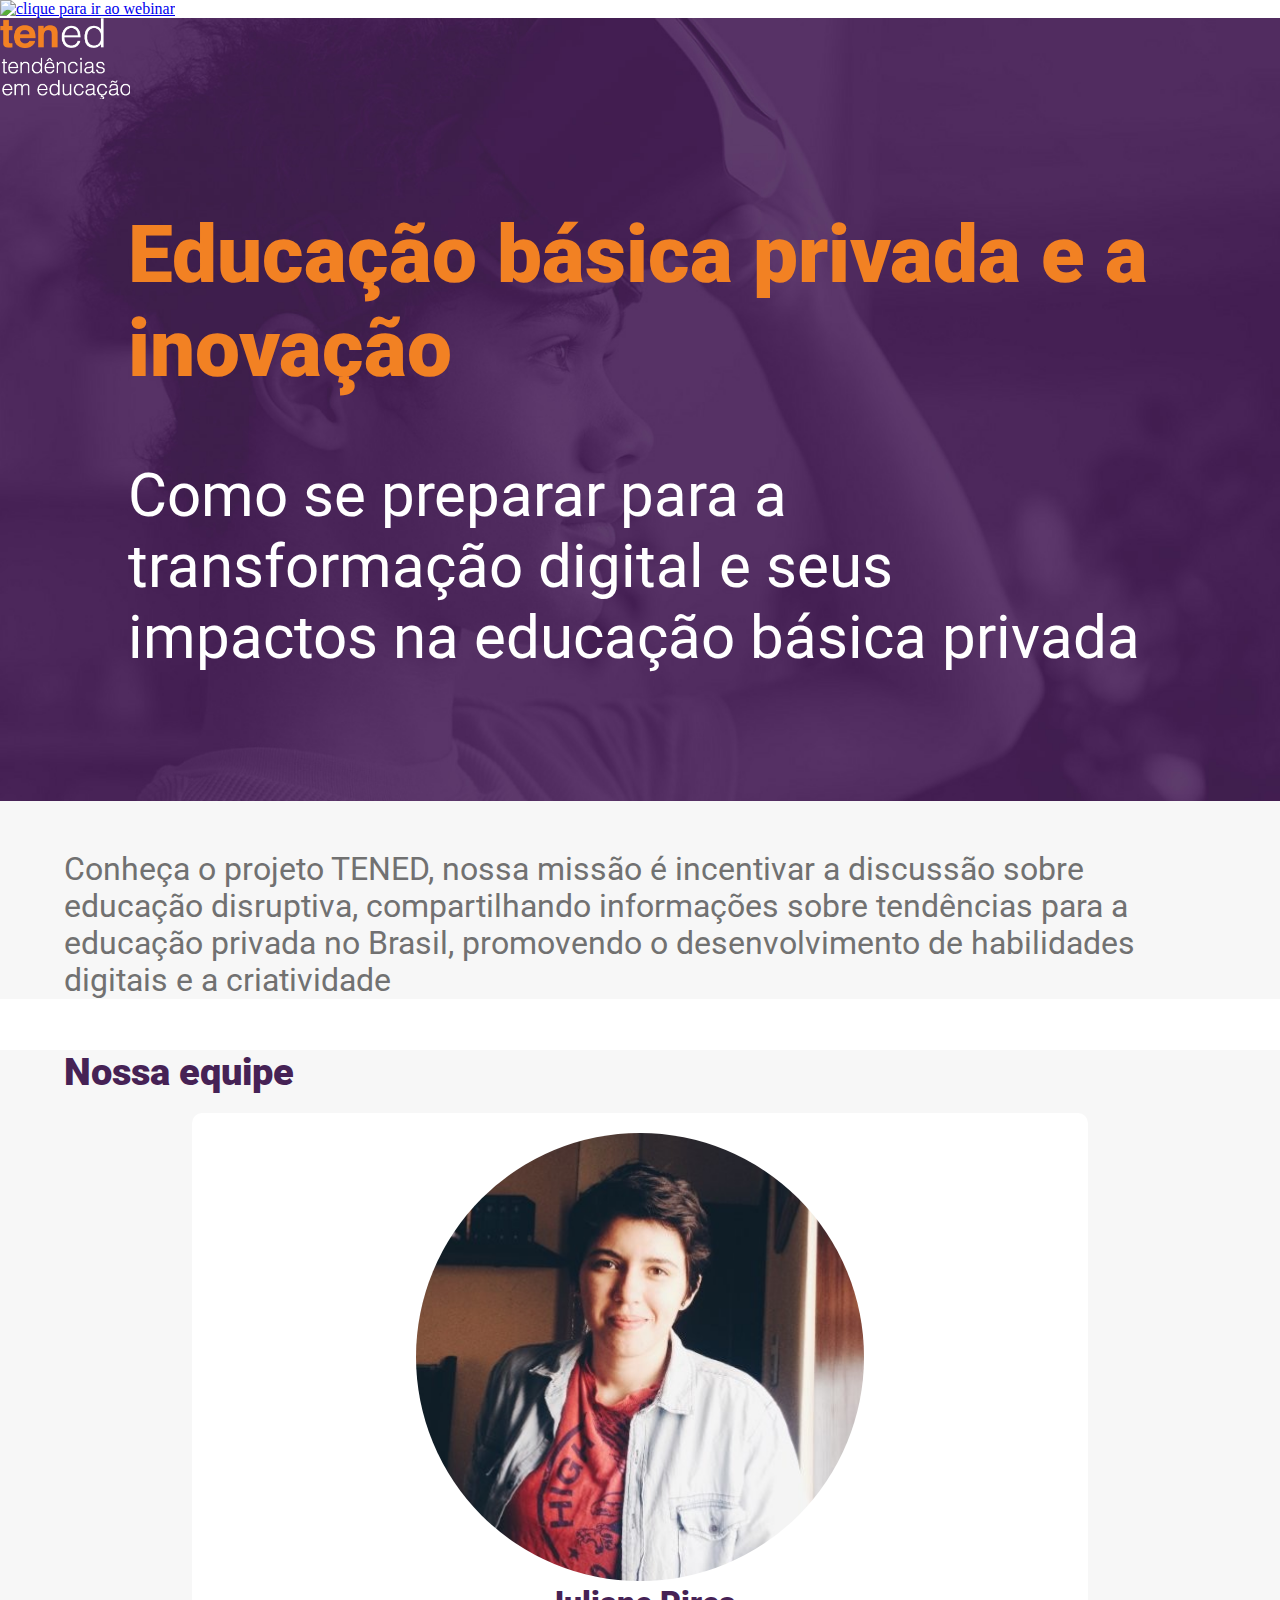
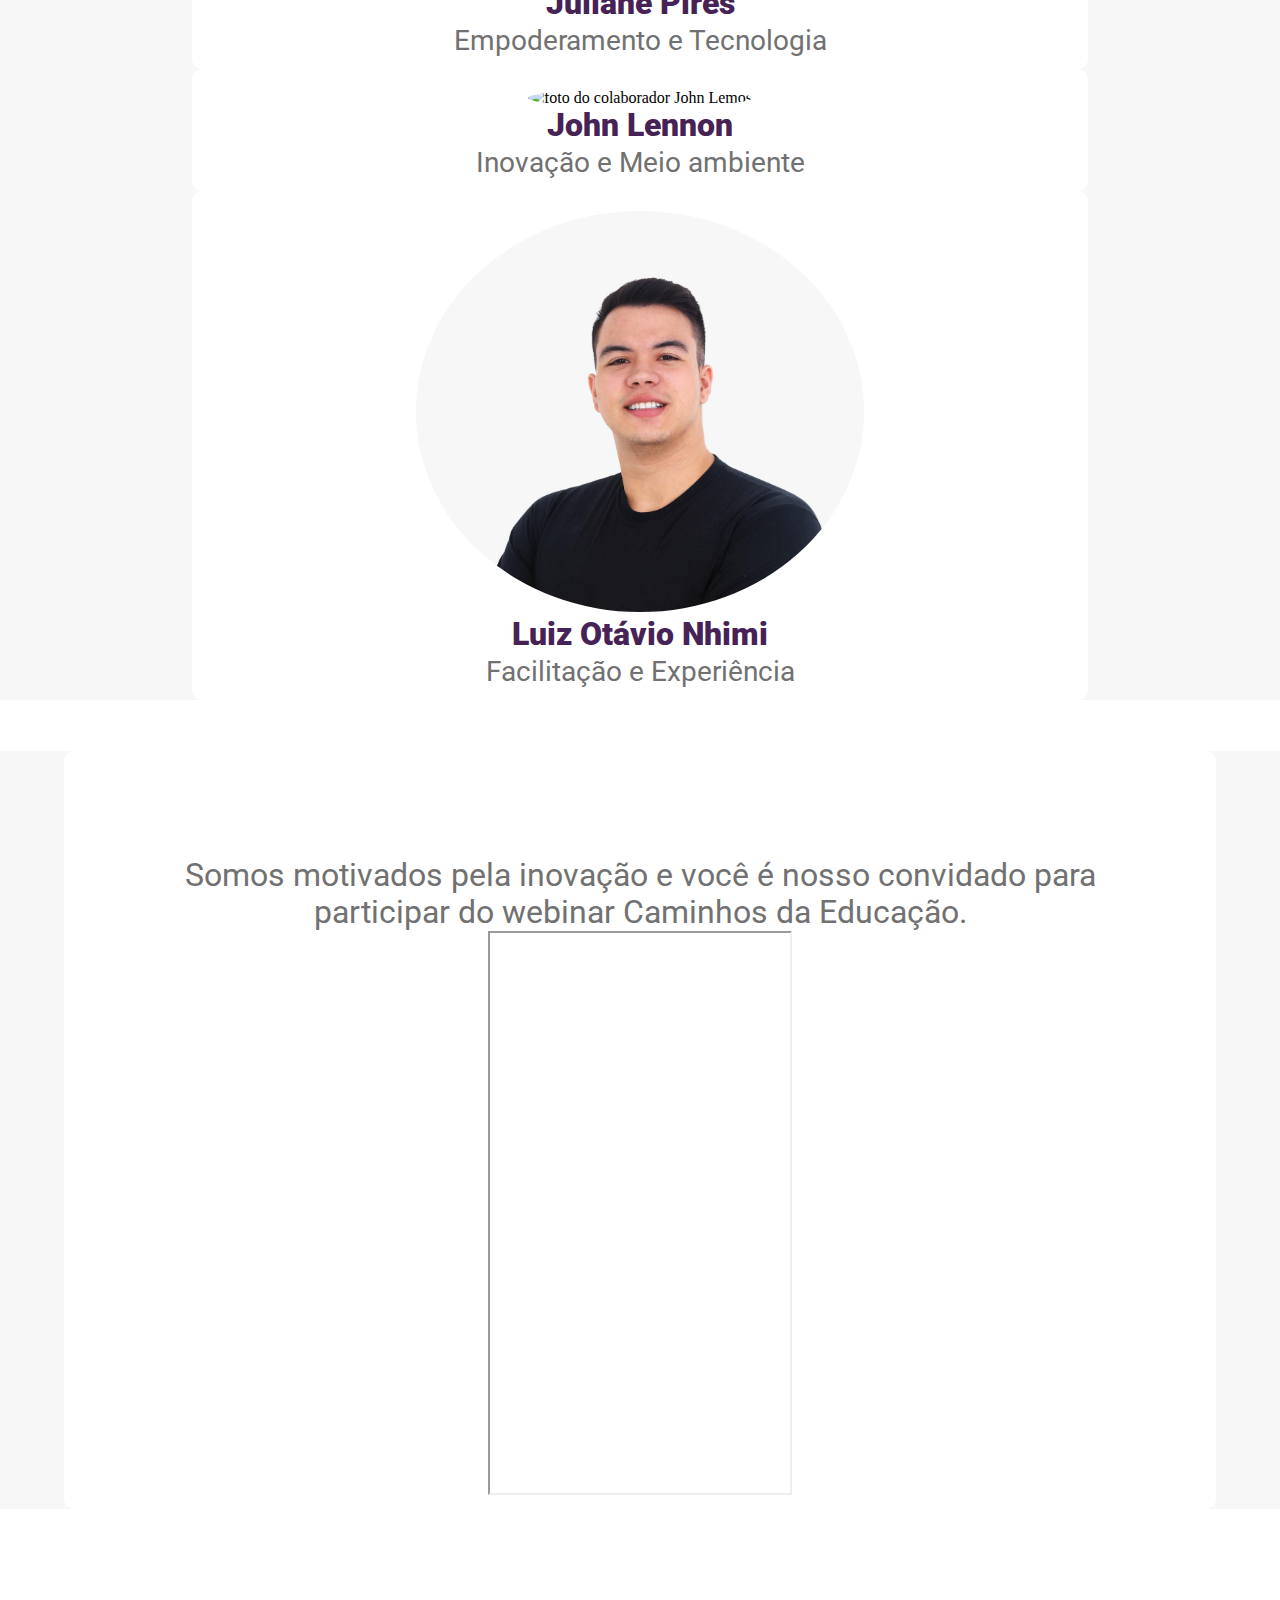
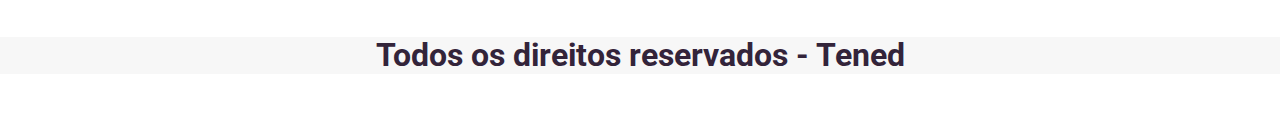
==== index.html @ b371e067 "correção de descrições da equipe" ====
<!DOCTYPE html>
<html lang="pt-br">

    <head>
        <meta charset="UTF-8">
        <meta name="viewport" content="width=device-width, initial-scale=1.0">
        <meta name="description" content="Nossa missão é incentivar a discussão sobre educação disruptiva, compartilhando informações sobre tendências para a educação privada no Brasil, promovendo o desenvolvimento de habilidades digitais e a criatividade.">
        <meta name="keywords" content="HTML, CSS, JavaScript">
        <meta name="author" content="Tened">
        <title>Tened - Tendências em Educação</title>
        <link rel="stylesheet" href="https://stackpath.bootstrapcdn.com/bootstrap/4.5.0/css/bootstrap.min.css"
            integrity="sha384-9aIt2nRpC12Uk9gS9baDl411NQApFmC26EwAOH8WgZl5MYYxFfc+NcPb1dKGj7Sk" crossorigin="anonymous">

        <!--FAVICON-->
        <link rel="shortcut icon" href="images/logo-tened-transp.png">
        <!--BOOTSTRAP JS-->
        <script src="https://code.jquery.com/jquery-3.5.1.slim.min.js"
            integrity="sha384-DfXdz2htPH0lsSSs5nCTpuj/zy4C+OGpamoFVy38MVBnE+IbbVYUew+OrCXaRkfj"
            crossorigin="anonymous"></script>
        <script src="https://cdn.jsdelivr.net/npm/popper.js@1.16.0/dist/umd/popper.min.js"
            integrity="sha384-Q6E9RHvbIyZFJoft+2mJbHaEWldlvI9IOYy5n3zV9zzTtmI3UksdQRVvoxMfooAo"
            crossorigin="anonymous"></script>
        <script src="https://stackpath.bootstrapcdn.com/bootstrap/4.5.0/js/bootstrap.min.js"
            integrity="sha384-OgVRvuATP1z7JjHLkuOU7Xw704+h835Lr+6QL9UvYjZE3Ipu6Tp75j7Bh/kR0JKI"
            crossorigin="anonymous"></script>

        <!--PRELOADS-->
        <link rel="preload" href="css/style.css" as="style">
        <link rel="preload" href="js/script.js" as="script">

        <!--FONTES-->
        <link href="https://fonts.googleapis.com/css2?family=Roboto:wght@100;900&display=swap" rel="stylesheet"/>

        <!--CSS-->
        <link rel="stylesheet" href="css/style.css">

        <!--JAVASCRIPT-->
        <script src="js/script.js" type="text/javascript"></script>
        <script src="https://ajax.googleapis.com/ajax/libs/jquery/3.5.1/jquery.min.js"></script>

    </head>

    <body>
        
        <div class="container-sm|md|lg|xl container-fluid mx-auto px-0" id="corpo">
            <a href="#containerIframe"><img alt="clique para ir ao webinar" src="images/banner-desktop.jpeg" class="img-fluid mx-auto container-fluid"></a>
        <div alt="fundo com garoto segurando binóculos" class="bg container-sm|md|lg|xl container-fluid mx-auto" >
            <div class="container-sm|md|lg|xl container-fluid" >
            <div class="container-sm|md|lg|xl container-fluid col-md-12 ml-5 mt-5 mx-auto float-left" >
                <!--LOGO TENED--><img alt="logo Tened" src="images/logo-tened-branco-roxo.png" class="logo" alt="Logotipo Tened">
            </div>
            </div>
            <div class="container-sm|md|lg|xl container-fluid mx-auto">
            <div class="container-sm|md|lg|xl container-fluid mx-auto">
                <br><br><br>
                <h1 class="display-1">Educação básica privada e a inovação</h1>
            </div>
                <div class="container-sm|md|lg|xl container-fluid col-md-offset-6 mx-auto"></div>
            </div>
            <div class="container-sm|md|lg|xl container-fluid mx-auto">
            <div class="container-sm|md|lg|xl container-fluid mx-auto" >
                <p id="h4">Como se preparar para a transformação digital e seus impactos na
                    educação básica privada</p>     
            </div>
            </div>
        </div>
            <div class="container-sm|md|lg|xl container-fluid row mx-auto" >
                <div class="container-sm|md|lg|xl container-fluid col-md-12 mx-auto" id="bglinha">
                    <div class="container-sm|md|lg|xl text-left container-fluid p-4"><h2 id="conheca">Conheça o projeto TENED, nossa missão é incentivar a discussão sobre educação disruptiva, 
                    compartilhando informações sobre tendências para a educação privada no Brasil, promovendo 
                    o desenvolvimento de habilidades digitais e a criatividade</h2></div>
                </div>
            </div>
            <div class="row mx-auto">
                <div class="container-sm|md|lg|xl text-left container-fluid p-3" id="bglinha">
                    <h2 id="nossaequipe">Nossa equipe</h2>
                    <br>
                </div>
        
                <div class="col-md-4" id="bglinha">
                    <div id="quadrado">
                        <!--FOTO JULIANE--><img alt="foto da colaboradora Juliane" src="images/Juliane.png" alt="Avatar" id="imagemavatar">
                        <h2 id="avatar1">Juliane Pires</h2>
                        <h3 id="txtavatar1">Empoderamento e Tecnologia</h3>
                    </div>
                </div>
                <div class="col-md-4" id="bglinha">
                    <div id="quadrado">
                        <!--FOTO JOHN--><img alt="foto do colaborador John Lemos" src="images/john.jpg" alt="Avatar" id="imagemavatar">
                        <h2 id="avatar1">John Lennon</h2>
                        <h3 id="txtavatar1">Inovação e Meio ambiente</h3>
                    </div>
                </div>
                <div class="col-md-4" id="bglinha">
                    <div id="quadrado">
                        <!--FOTO LUIZ--><img alt="foto do colaborador Luiz Soares" src="images/Luiz-Otávio.jpeg" alt="Avatar" id="imagemavatar">
                        <h2 id="avatar1">Luiz Otávio Nhimi</h2>
                        <h3 id="txtavatar1">Facilitação e Experiência</h3>
                    </div>
                </div>
            </div>
            <div class="row mx-auto">
                <div class="col-md-12 d-block" id="bglinha">
                    <div class="d-block mx-auto" id="quadradoform">
                        <br><br>
                        <div class="container-sm|md|lg|xl text-center container-fluid"><h2 id="conheca">Somos motivados pela inovação e você é nosso 
                            convidado para participar do webinar Caminhos da Educação. 
                        </h2></div>
                        <div id="containerIframe" class="container-sm|md|lg|xl text-center container-fluid p-3">
                            <iframe title="Formulário de inscrição" id="formulario" width="300px" height="560px" class="col-md-12" src="https://cdn.forms-content.sg-form.com/12ce0a5f-c0b1-11ea-9cd4-12d2b2ca1287"></iframe>
                        </div>
                    </div>
                </div>
            </div>

            <div class="row mx-auto">
                <div class="col-md-12" id="bglinha">
                    <h2 id="direitos">Todos os direitos reservados - Tened</h2>
                </div>
            </div>
    
            <!--POP UP EXIT INTENT-->
            <div id="sad-news" class="sad-news-container">
                <div class="container-news">
                    <img class="img-logo m-3" src="images/logo-tened-transp-roxo.png" alt="Logotipo Tened">
                    <h2 class="titulo1Pop m-3 ">Vai mesmo deixar essa passar?</h2>
                    <h4 id="titulo2Pop" class="m-3">Não perca tempo e aproveite essa oportunidade! Inscreva-se e receba materiais
                        exclusivos.</h4>
                    <h4 id="tempoRestante" class="m-3">Tempo restante para se inscrever:</h4>
            
                    <div class="container row mx-auto">
                        <div class="col-3">
                            <div id="d" class="container mx-auto nomesContador">
            
                            </div>
                            <h5 class="textoContador" id="d">dias</h5>
                        </div>
                        <div class="col-3">
                            <div id="h" class="container-fluid mx-auto d-block nomesContador">
            
                            </div>
                            <h5 class="textoContador container-fluid mx-auto d-block ">horas</h5>
                        </div>
                        <div class="col-3">
                            <div id="m" class="container mx-auto d-block nomesContador">
            
                            </div>
                            <h5 class="textoContador mx-auto d-block">minutos</h5>
                        </div>
                        <div class="col-3">
                            <div id="s" class="container mx-auto d-block nomesContador">
            
                            </div>
                            <h5 class="textoContador mx-auto d-block">segundos</h5>
                        </div>
                    </div>
                    <div class=" d-flex justify-content-center"> ;
                        <button id="botao" class="btn d-block btn-light" onclick="closePopUpAndGoToForm()" href="#formulario">Não quero perder
                            essa oportunidade</button>
                    </div>
                </div>
            </div>
            </div>
        </div>
</body>

</html>
---- css/style.css ----
/* Index */

*{
    margin: 0;
    padding: 0;
}

.corpo{
    max-width: 2000px;
    width: 100%;
    height: auto;
    margin: auto;
}


.logo{
    width: 100px;
    padding-bottom: 4%;
}

.bg{
    background-image: url("../images/bg-home-mobile-roxo-360x640px.jpg");
    max-width: 100%;
    max-height: auto;
    background-repeat: no-repeat;
    background-size: cover;
    position: relative;
    padding-bottom: 2%;
}


.display-1{
    font-family: 'Roboto', sans-serif;
    font-style: normal;
    font-weight: 900;
    font-size: 20px;
    color: #F28123;
    max-width: 80%;
    
}

@media (min-width: 720px ) {
    body {
        font-size: 1rem;
    }

    .logo {
        width: 130px;
        float: none;
    }
    .display-1 {
        font-family: 'Roboto', sans-serif;
        font-style: normal;
        font-weight: 900;
        font-size: 80px;
        line-height: 94px;
        color: #F28123;
        margin-left: 10%;
        float: none;
        padding-bottom: 5%;

    }

    

    .bg {
        background-image: url("../images/bg-homepage-desktop-roxo-1440x1024px.jpg");
        padding-bottom: 10%;
    }
}

#h4{
    font-family: 'Roboto', sans-serif;
    font-style: normal;
    font-weight: normal;
    font-size: 15px;
    color: #FFFFFF;
    max-width: 90%;
    
}

.btn-warning {
  background-color: #FB8C00;
  border-color: #FB8C00
}

#conheca {
    font-family: 'Roboto', sans-serif;
    font-style: normal;
    font-weight: normal;
    font-size: 32px;
    line-height: 37px;
    color: #717171;
    margin-left: 5%;
    margin-right: 5%;
    padding-top: 50px;
    
}

#nossaequipe {
    font-family: 'Roboto', sans-serif;
    font-style: normal;
    font-weight: 900;
    font-size: 38px;
    line-height: 45px;
    color: #462255;
    width: 100%;
    margin-top: 4%;
    margin-left: 5%;
}

#inscrevase {
    font-family: 'Roboto', sans-serif;
    font-style: normal;
    font-weight: 900;
    font-size: 38px;
    line-height: 45px;
    color: #462255;
}

#bglinha {
    background: #F7F7F7;
}

#imagemavatar {
    border-radius: 50%;
    width: 50%;
    height: 100%;
  }

#avatar1 {
    font-family: 'Roboto', sans-serif;
    font-style: normal;
    font-weight: 900;
    font-size: 32px;
    line-height: 37px;
    color: #462255;

}

#txtavatar1 {
    font-family: 'Roboto', sans-serif;
    font-style: normal;
    font-weight: normal;
    font-size: 28px;
    line-height: 37px;
    color: #717171;
}

#quadrado {
    background: #FFFFFF;
    border-radius: 10px;
    display: block;
    align-items: center;
    text-align: center;
    margin-left: 15%;
    margin-right: 15%;
    padding-top: 20px;
    padding-bottom: 10px;
}

#quadradoform {
    background: #FFFFFF;
    border-radius: 10px;
    display: block;
    align-items: center;
    text-align: center;
    margin-left: 5%;
    margin-right: 5%;
    margin-top: 4%;
    padding-top: 20px;
    padding-bottom: 10px;
}



#button {
    background: #F28123;
    border-radius: 5px; 
    font-family: Roboto;
    font-style: normal;
    font-weight: 900;
    font-size: 15px;
    line-height: 37px;
    text-align: center;
    color: #462255;
    width: 50%;
    padding-bottom: 10px;
    padding-top: 10px;
}

#typagetitulo {
    font-family: Roboto;
    font-style: normal;
    font-weight: 900;
    font-size: 60px;
    line-height: 141px;
    color: #F28123;
    padding-left: 50px;
}

@media (min-width: 720px ) {
    #typagetitulo {
        font-family: Roboto;
        font-style: normal;
        font-weight: 900;
        font-size: 120px;
        line-height: 141px;
        color: #F28123;
        padding-left: 50px;
    }

    #h4 {
        margin-left: 10%;
        font-size: 60px;
        max-width: 80%;
    }
}

#typagetxt {
    font-family: Roboto;
    font-style: normal;
    font-weight: normal;
    font-size: 32px;
    line-height: 37px;
    color: #FFFFFF;
    padding-left: 50px;
}

#logoty {
    margin-left: 3%;
    margin-top: 5%;
    margin-bottom: 5%;
}

#direitos {
font-family: Roboto;
font-style: normal;
font-weight: bold;
font-size: 32px;
line-height: 37px;
text-align: center;
color: #33243a;
margin-top: 10%;
margin-bottom: 3%;
}

/* Pop up */ 

.sad-news-container {
    width: 100%;
    height: 100%; 
    position: fixed;
    top: 0px;
    left: 0px;
    z-index: 2000;
    display: none;
    justify-content: center;
    align-items: center;
    background-image: url(../images/bg-popup-desktop-roxo-1440x1024px.jpg);
}

.container-news {
    width: 100%;
    height: 100%;
}

.img-logo {
    width: 130px;
}

.titulo1Pop {
    font-family: 'Roboto', sans-serif;
    font-style: normal;
    font-weight: 900;
    color: #462255;
    font-size: 250%;
    width: 70%;
}

#titulo2Pop {
    font-family: 'Roboto', sans-serif;
    font-style: normal;
    font-weight: normal;
    color: #462255;
    font-size: 140%;
    width: 70%;
}

#botao{
    font-family: 'Roboto', sans-serif;
    font-style: normal;
    text-transform: uppercase;
    position: relative;
    overflow-x: auto;
    background: none;
    border: white 1px solid;
    color: #ffffff;
    font-size: 100%;
    margin-top: 5%;
}

#tempoRestante {
    font-family: 'Roboto', sans-serif;
    font-style: normal;
    font-weight: 900;
    color: #462255;
    font-size: 130%;
}



.nomesContador {
    display: block;
    background: white;
    padding-top: 10%;
    height: auto;
    text-align: center;
    border-radius: 10%;
    width: 100%;
    padding-bottom: 10%;
    font-family: 'Roboto', sans-serif;
    font-size: 160%;
    color: #462255;
    font-weight: 900;
}

.textoContador {
    font-family: 'Roboto', sans-serif;
    color: #462255;
    font-size: 100%;
    padding-left: 20%;
    font-weight: 700;
}

@media only screen and (min-width: 720px) {

    .img-logo {
        width: 150px;
    }

    .m-3{
        margin-left: 11.5rem !important;
    }

    .nomesContador {
        width: 60%;
        font-size: 230%;
    }
    
    .textoContador {
        font-size: 160%;
    }

    .titulo1Pop{
        font-size: 260%;
    }

   #titulo2Pop{
        font-size: 150%;
        font-weight: normal;
        width: 40%;
        overflow-wrap: break-word;
    }

    #tempoRestante {
        font-size: 160%;
        font-weight: 900;
    }

    #button {
        font-size: 28px;
        margin-top: 48px;
        width: 30%;
    }


}

.containerIframe {
    height: 400px;
}
---- css/style.css ----
/* Index */

*{
    margin: 0;
    padding: 0;
}

.corpo{
    max-width: 2000px;
    width: 100%;
    height: auto;
    margin: auto;
}


.logo{
    width: 100px;
    padding-bottom: 4%;
}

.bg{
    background-image: url("../images/bg-home-mobile-roxo-360x640px.jpg");
    max-width: 100%;
    max-height: auto;
    background-repeat: no-repeat;
    background-size: cover;
    position: relative;
    padding-bottom: 2%;
}


.display-1{
    font-family: 'Roboto', sans-serif;
    font-style: normal;
    font-weight: 900;
    font-size: 20px;
    color: #F28123;
    max-width: 80%;
    
}

@media (min-width: 720px ) {
    body {
        font-size: 1rem;
    }

    .logo {
        width: 130px;
        float: none;
    }
    .display-1 {
        font-family: 'Roboto', sans-serif;
        font-style: normal;
        font-weight: 900;
        font-size: 80px;
        line-height: 94px;
        color: #F28123;
        margin-left: 10%;
        float: none;
        padding-bottom: 5%;

    }

    

    .bg {
        background-image: url("../images/bg-homepage-desktop-roxo-1440x1024px.jpg");
        padding-bottom: 10%;
    }
}

#h4{
    font-family: 'Roboto', sans-serif;
    font-style: normal;
    font-weight: normal;
    font-size: 15px;
    color: #FFFFFF;
    max-width: 90%;
    
}

.btn-warning {
  background-color: #FB8C00;
  border-color: #FB8C00
}

#conheca {
    font-family: 'Roboto', sans-serif;
    font-style: normal;
    font-weight: normal;
    font-size: 32px;
    line-height: 37px;
    color: #717171;
    margin-left: 5%;
    margin-right: 5%;
    padding-top: 50px;
    
}

#nossaequipe {
    font-family: 'Roboto', sans-serif;
    font-style: normal;
    font-weight: 900;
    font-size: 38px;
    line-height: 45px;
    color: #462255;
    width: 100%;
    margin-top: 4%;
    margin-left: 5%;
}

#inscrevase {
    font-family: 'Roboto', sans-serif;
    font-style: normal;
    font-weight: 900;
    font-size: 38px;
    line-height: 45px;
    color: #462255;
}

#bglinha {
    background: #F7F7F7;
}

#imagemavatar {
    border-radius: 50%;
    width: 50%;
    height: 100%;
  }

#avatar1 {
    font-family: 'Roboto', sans-serif;
    font-style: normal;
    font-weight: 900;
    font-size: 32px;
    line-height: 37px;
    color: #462255;

}

#txtavatar1 {
    font-family: 'Roboto', sans-serif;
    font-style: normal;
    font-weight: normal;
    font-size: 28px;
    line-height: 37px;
    color: #717171;
}

#quadrado {
    background: #FFFFFF;
    border-radius: 10px;
    display: block;
    align-items: center;
    text-align: center;
    margin-left: 15%;
    margin-right: 15%;
    padding-top: 20px;
    padding-bottom: 10px;
}

#quadradoform {
    background: #FFFFFF;
    border-radius: 10px;
    display: block;
    align-items: center;
    text-align: center;
    margin-left: 5%;
    margin-right: 5%;
    margin-top: 4%;
    padding-top: 20px;
    padding-bottom: 10px;
}



#button {
    background: #F28123;
    border-radius: 5px; 
    font-family: Roboto;
    font-style: normal;
    font-weight: 900;
    font-size: 15px;
    line-height: 37px;
    text-align: center;
    color: #462255;
    width: 50%;
    padding-bottom: 10px;
    padding-top: 10px;
}

#typagetitulo {
    font-family: Roboto;
    font-style: normal;
    font-weight: 900;
    font-size: 60px;
    line-height: 141px;
    color: #F28123;
    padding-left: 50px;
}

@media (min-width: 720px ) {
    #typagetitulo {
        font-family: Roboto;
        font-style: normal;
        font-weight: 900;
        font-size: 120px;
        line-height: 141px;
        color: #F28123;
        padding-left: 50px;
    }

    #h4 {
        margin-left: 10%;
        font-size: 60px;
        max-width: 80%;
    }
}

#typagetxt {
    font-family: Roboto;
    font-style: normal;
    font-weight: normal;
    font-size: 32px;
    line-height: 37px;
    color: #FFFFFF;
    padding-left: 50px;
}

#logoty {
    margin-left: 3%;
    margin-top: 5%;
    margin-bottom: 5%;
}

#direitos {
font-family: Roboto;
font-style: normal;
font-weight: bold;
font-size: 32px;
line-height: 37px;
text-align: center;
color: #33243a;
margin-top: 10%;
margin-bottom: 3%;
}

/* Pop up */ 

.sad-news-container {
    width: 100%;
    height: 100%; 
    position: fixed;
    top: 0px;
    left: 0px;
    z-index: 2000;
    display: none;
    justify-content: center;
    align-items: center;
    background-image: url(../images/bg-popup-desktop-roxo-1440x1024px.jpg);
}

.container-news {
    width: 100%;
    height: 100%;
}

.img-logo {
    width: 130px;
}

.titulo1Pop {
    font-family: 'Roboto', sans-serif;
    font-style: normal;
    font-weight: 900;
    color: #462255;
    font-size: 250%;
    width: 70%;
}

#titulo2Pop {
    font-family: 'Roboto', sans-serif;
    font-style: normal;
    font-weight: normal;
    color: #462255;
    font-size: 140%;
    width: 70%;
}

#botao{
    font-family: 'Roboto', sans-serif;
    font-style: normal;
    text-transform: uppercase;
    position: relative;
    overflow-x: auto;
    background: none;
    border: white 1px solid;
    color: #ffffff;
    font-size: 100%;
    margin-top: 5%;
}

#tempoRestante {
    font-family: 'Roboto', sans-serif;
    font-style: normal;
    font-weight: 900;
    color: #462255;
    font-size: 130%;
}



.nomesContador {
    display: block;
    background: white;
    padding-top: 10%;
    height: auto;
    text-align: center;
    border-radius: 10%;
    width: 100%;
    padding-bottom: 10%;
    font-family: 'Roboto', sans-serif;
    font-size: 160%;
    color: #462255;
    font-weight: 900;
}

.textoContador {
    font-family: 'Roboto', sans-serif;
    color: #462255;
    font-size: 100%;
    padding-left: 20%;
    font-weight: 700;
}

@media only screen and (min-width: 720px) {

    .img-logo {
        width: 150px;
    }

    .m-3{
        margin-left: 11.5rem !important;
    }

    .nomesContador {
        width: 60%;
        font-size: 230%;
    }
    
    .textoContador {
        font-size: 160%;
    }

    .titulo1Pop{
        font-size: 260%;
    }

   #titulo2Pop{
        font-size: 150%;
        font-weight: normal;
        width: 40%;
        overflow-wrap: break-word;
    }

    #tempoRestante {
        font-size: 160%;
        font-weight: 900;
    }

    #button {
        font-size: 28px;
        margin-top: 48px;
        width: 30%;
    }


}

.containerIframe {
    height: 400px;
}
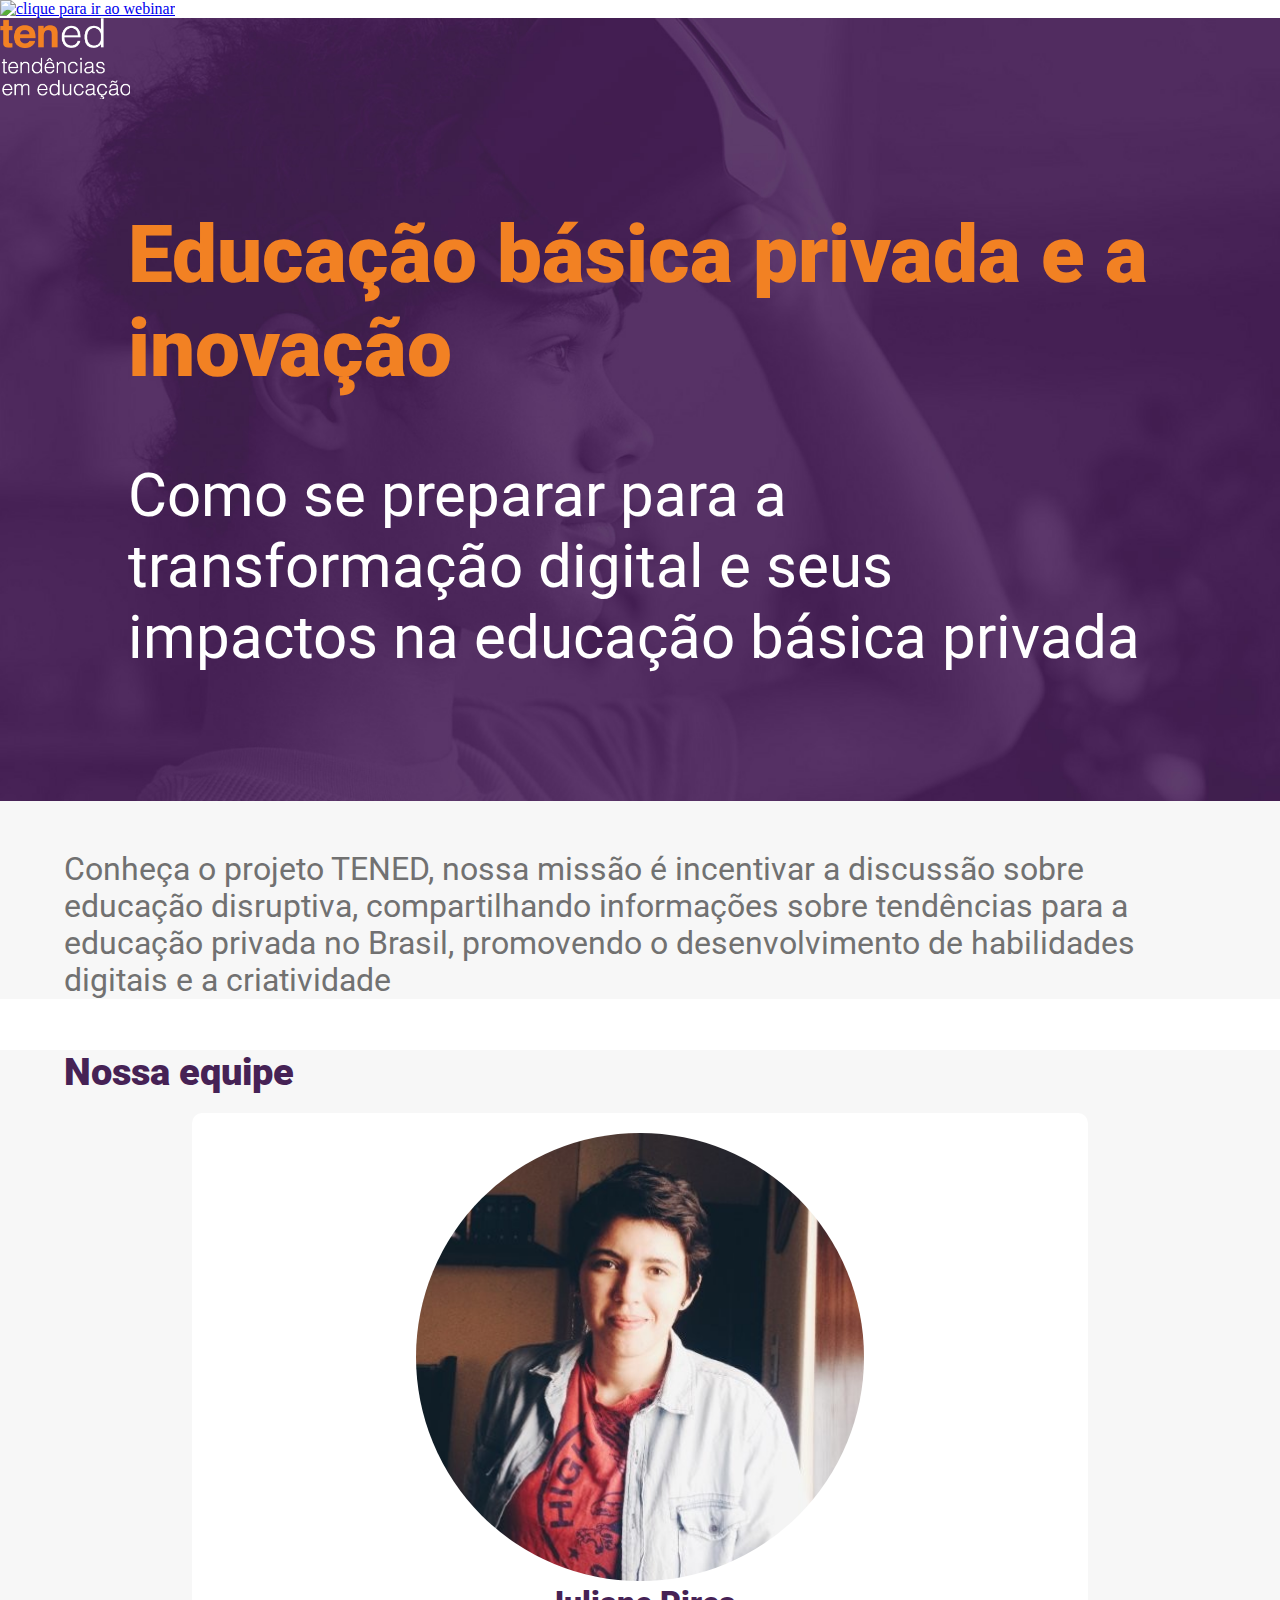
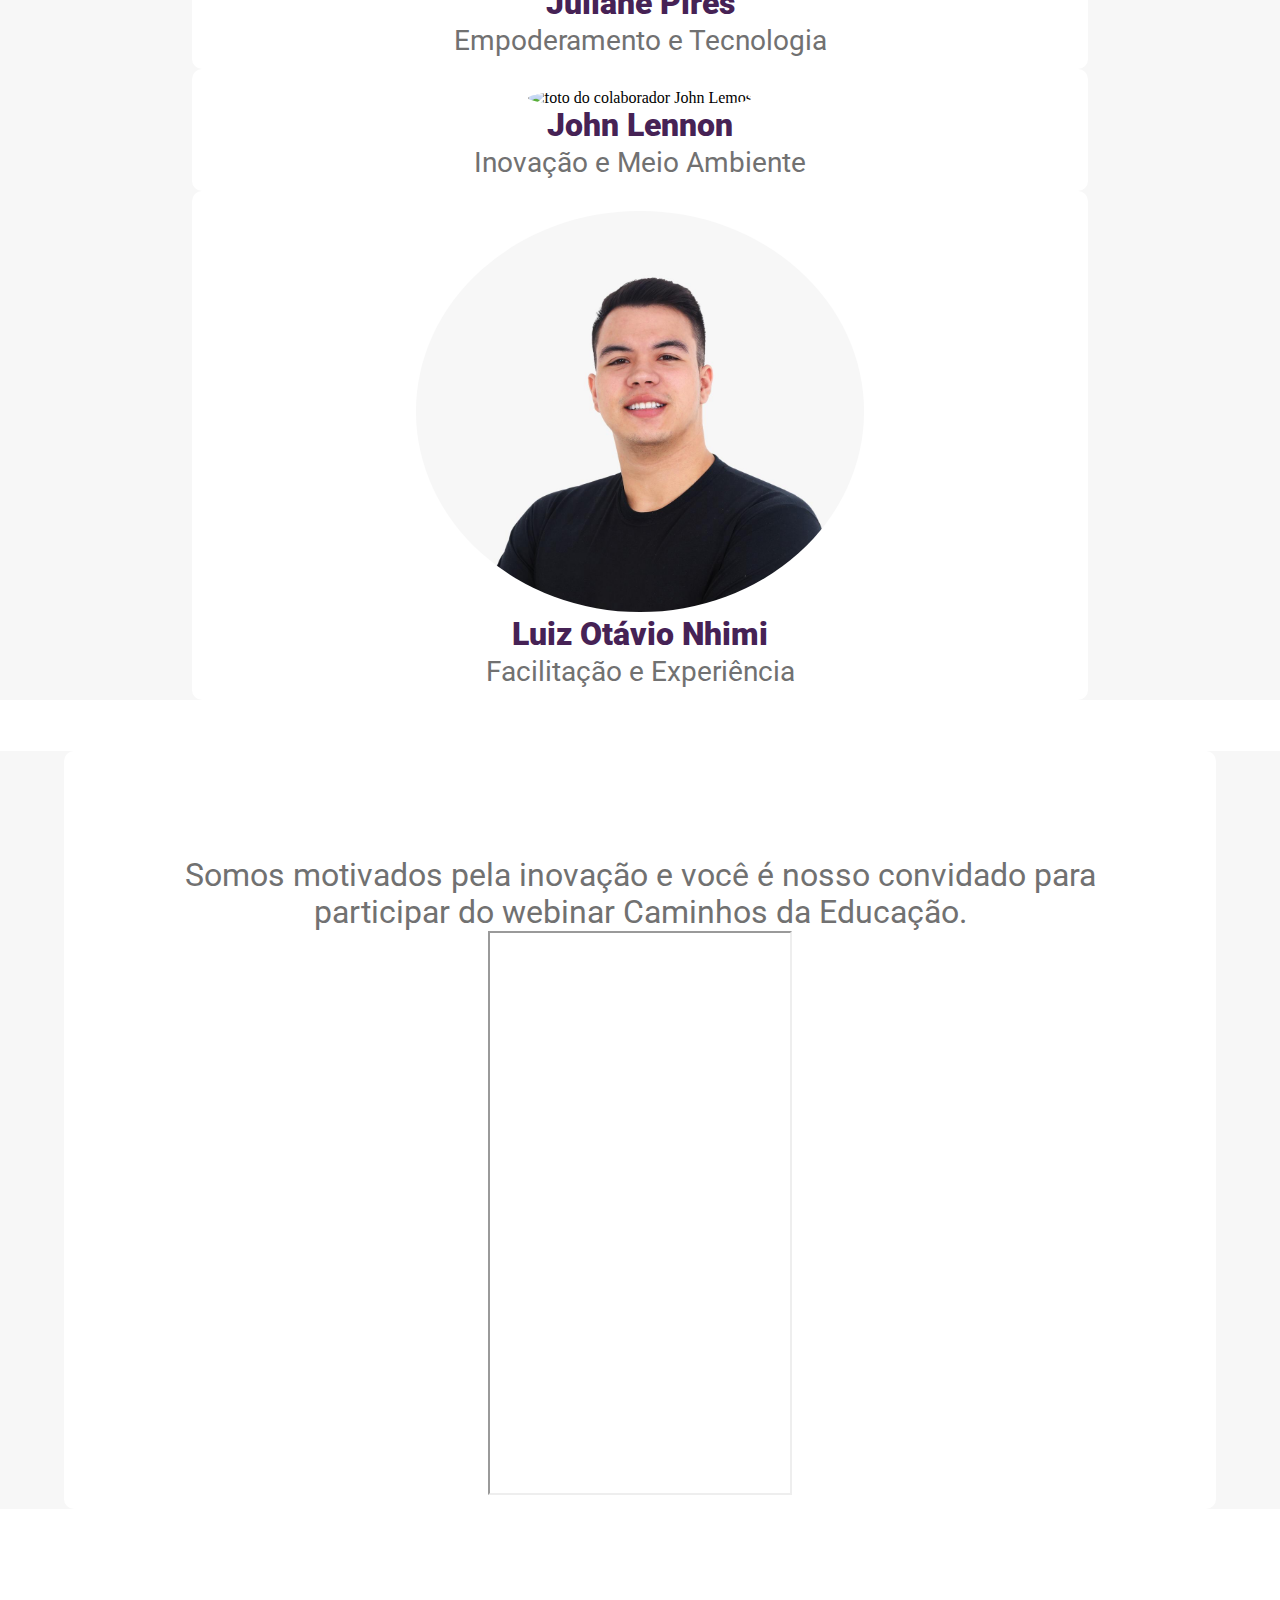
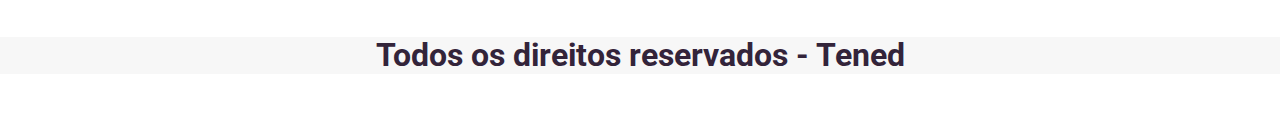
==== commit c32d5226: "segunda correção de descrição da equipe" ====
--- a/index.html
+++ b/index.html
@@ -88,7 +88,7 @@
                     <div id="quadrado">
                         <!--FOTO JOHN--><img alt="foto do colaborador John Lemos" src="images/john.jpg" alt="Avatar" id="imagemavatar">
                         <h2 id="avatar1">John Lennon</h2>
-                        <h3 id="txtavatar1">Inovação e Meio ambiente</h3>
+                        <h3 id="txtavatar1">Inovação e Meio Ambiente</h3>
                     </div>
                 </div>
                 <div class="col-md-4" id="bglinha">
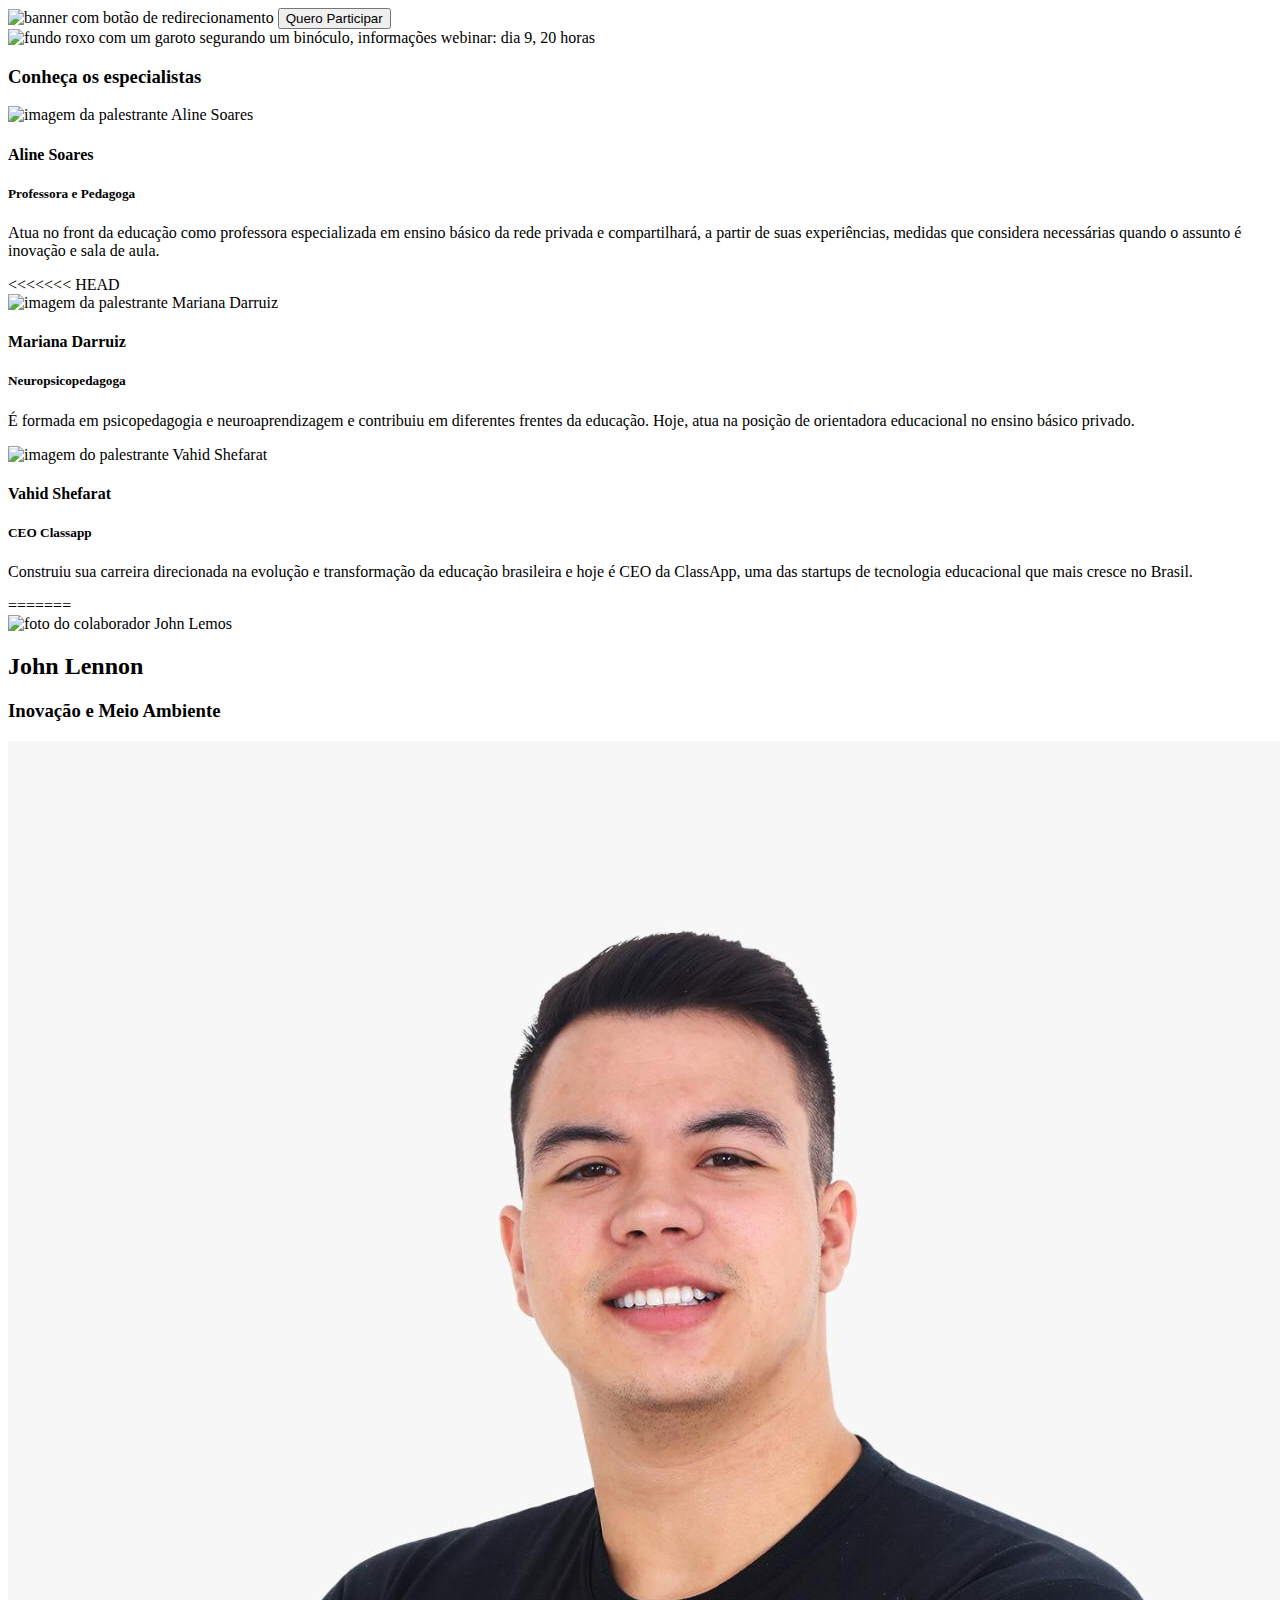
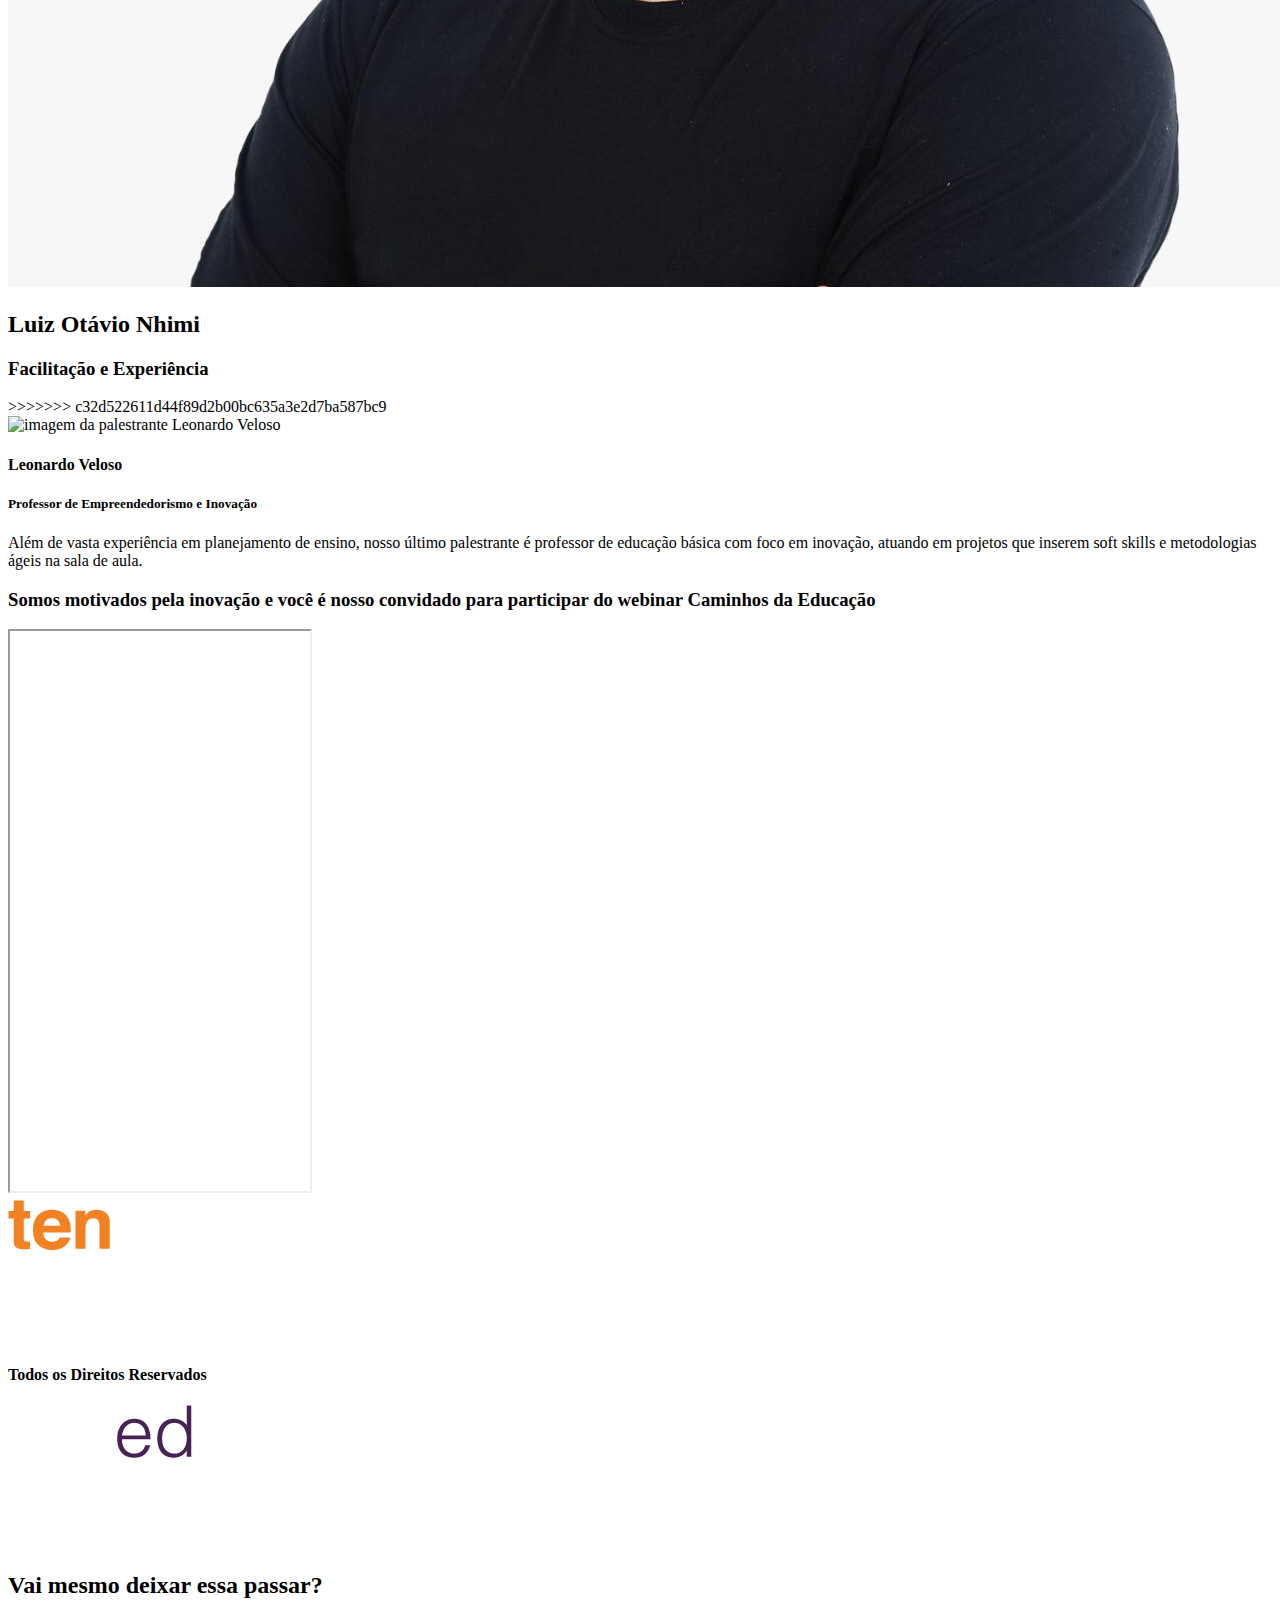
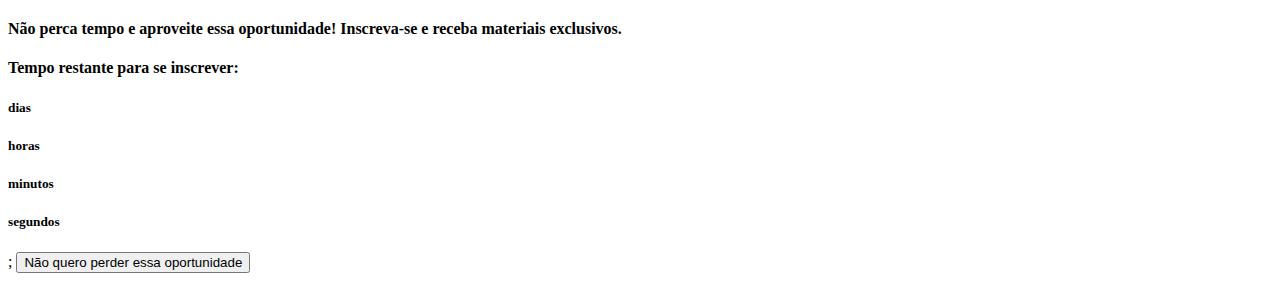
==== commit 945a4ca3: "Lançamento Versão 2" ====
--- a/index.html
+++ b/index.html
@@ -1,89 +1,82 @@
 <!DOCTYPE html>
 <html lang="pt-br">
-
     <head>
         <meta charset="UTF-8">
-        <meta name="viewport" content="width=device-width, initial-scale=1.0">
-        <meta name="description" content="Nossa missão é incentivar a discussão sobre educação disruptiva, compartilhando informações sobre tendências para a educação privada no Brasil, promovendo o desenvolvimento de habilidades digitais e a criatividade.">
-        <meta name="keywords" content="HTML, CSS, JavaScript">
-        <meta name="author" content="Tened">
-        <title>Tened - Tendências em Educação</title>
-        <link rel="stylesheet" href="https://stackpath.bootstrapcdn.com/bootstrap/4.5.0/css/bootstrap.min.css"
-            integrity="sha384-9aIt2nRpC12Uk9gS9baDl411NQApFmC26EwAOH8WgZl5MYYxFfc+NcPb1dKGj7Sk" crossorigin="anonymous">
+            <meta name="viewport" content="width=device-width, initial-scale=1.0">
+            <meta name="description" content="Nossa missão é incentivar a discussão sobre educação disruptiva, compartilhando informações sobre tendências para a educação privada no Brasil, promovendo o desenvolvimento de habilidades digitais e a criatividade.">
+            <meta name="keywords" content="HTML, CSS, JavaScript">
+            <meta name="author" content="Tened">
+            <title>Tened - Tendências em Educação</title>
+            <link rel="stylesheet" href="https://stackpath.bootstrapcdn.com/bootstrap/4.5.0/css/bootstrap.min.css"
+                integrity="sha384-9aIt2nRpC12Uk9gS9baDl411NQApFmC26EwAOH8WgZl5MYYxFfc+NcPb1dKGj7Sk" crossorigin="anonymous">
 
-        <!--FAVICON-->
-        <link rel="shortcut icon" href="images/logo-tened-transp.png">
-        <!--BOOTSTRAP JS-->
-        <script src="https://code.jquery.com/jquery-3.5.1.slim.min.js"
-            integrity="sha384-DfXdz2htPH0lsSSs5nCTpuj/zy4C+OGpamoFVy38MVBnE+IbbVYUew+OrCXaRkfj"
-            crossorigin="anonymous"></script>
-        <script src="https://cdn.jsdelivr.net/npm/popper.js@1.16.0/dist/umd/popper.min.js"
-            integrity="sha384-Q6E9RHvbIyZFJoft+2mJbHaEWldlvI9IOYy5n3zV9zzTtmI3UksdQRVvoxMfooAo"
-            crossorigin="anonymous"></script>
-        <script src="https://stackpath.bootstrapcdn.com/bootstrap/4.5.0/js/bootstrap.min.js"
-            integrity="sha384-OgVRvuATP1z7JjHLkuOU7Xw704+h835Lr+6QL9UvYjZE3Ipu6Tp75j7Bh/kR0JKI"
-            crossorigin="anonymous"></script>
+            <!--FAVICON-->
+            <link rel="shortcut icon" href="images/logo-tened-transp.png">
+            <!--BOOTSTRAP JS-->
+            <script src="https://code.jquery.com/jquery-3.5.1.slim.min.js"
+                integrity="sha384-DfXdz2htPH0lsSSs5nCTpuj/zy4C+OGpamoFVy38MVBnE+IbbVYUew+OrCXaRkfj"
+                crossorigin="anonymous"></script>
+            <script src="https://cdn.jsdelivr.net/npm/popper.js@1.16.0/dist/umd/popper.min.js"
+                integrity="sha384-Q6E9RHvbIyZFJoft+2mJbHaEWldlvI9IOYy5n3zV9zzTtmI3UksdQRVvoxMfooAo"
+                crossorigin="anonymous"></script>
+            <script src="https://stackpath.bootstrapcdn.com/bootstrap/4.5.0/js/bootstrap.min.js"
+                integrity="sha384-OgVRvuATP1z7JjHLkuOU7Xw704+h835Lr+6QL9UvYjZE3Ipu6Tp75j7Bh/kR0JKI"
+                crossorigin="anonymous"></script>
 
-        <!--PRELOADS-->
-        <link rel="preload" href="css/style.css" as="style">
-        <link rel="preload" href="js/script.js" as="script">
+            <!--PRELOADS-->
+            <link rel="preload" href="css/estilo.css" as="style">
+            <link rel="preload" href="js/script.js" as="script">
 
-        <!--FONTES-->
-        <link href="https://fonts.googleapis.com/css2?family=Roboto:wght@100;900&display=swap" rel="stylesheet"/>
+            <!--FONTES-->
+            <style>
+                @import url('https://fonts.googleapis.com/css2?family=Roboto+Condensed:ital,wght@0,300;0,400;0,700;1,300;1,400;1,700&display=swap');
+            </style>
 
-        <!--CSS-->
-        <link rel="stylesheet" href="css/style.css">
+            <!--CSS-->
+            <link rel="stylesheet" href="css/estilo.css">
 
-        <!--JAVASCRIPT-->
-        <script src="js/script.js" type="text/javascript"></script>
-        <script src="https://ajax.googleapis.com/ajax/libs/jquery/3.5.1/jquery.min.js"></script>
-
+            <!--JAVASCRIPT-->
+            <script src="js/script.js" type="text/javascript"></script>
+            <script src="https://ajax.googleapis.com/ajax/libs/jquery/3.5.1/jquery.min.js"></script>
     </head>
-
     <body>
         
-        <div class="container-sm|md|lg|xl container-fluid mx-auto px-0" id="corpo">
-            <a href="#containerIframe"><img alt="clique para ir ao webinar" src="images/banner-desktop.jpeg" class="img-fluid mx-auto container-fluid"></a>
-        <div alt="fundo com garoto segurando binóculos" class="bg container-sm|md|lg|xl container-fluid mx-auto" >
-            <div class="container-sm|md|lg|xl container-fluid" >
-            <div class="container-sm|md|lg|xl container-fluid col-md-12 ml-5 mt-5 mx-auto float-left" >
-                <!--LOGO TENED--><img alt="logo Tened" src="images/logo-tened-branco-roxo.png" class="logo" alt="Logotipo Tened">
-            </div>
-            </div>
-            <div class="container-sm|md|lg|xl container-fluid mx-auto">
-            <div class="container-sm|md|lg|xl container-fluid mx-auto">
-                <br><br><br>
-                <h1 class="display-1">Educação básica privada e a inovação</h1>
-            </div>
-                <div class="container-sm|md|lg|xl container-fluid col-md-offset-6 mx-auto"></div>
-            </div>
-            <div class="container-sm|md|lg|xl container-fluid mx-auto">
-            <div class="container-sm|md|lg|xl container-fluid mx-auto" >
-                <p id="h4">Como se preparar para a transformação digital e seus impactos na
-                    educação básica privada</p>     
-            </div>
-            </div>
-        </div>
-            <div class="container-sm|md|lg|xl container-fluid row mx-auto" >
-                <div class="container-sm|md|lg|xl container-fluid col-md-12 mx-auto" id="bglinha">
-                    <div class="container-sm|md|lg|xl text-left container-fluid p-4"><h2 id="conheca">Conheça o projeto TENED, nossa missão é incentivar a discussão sobre educação disruptiva, 
-                    compartilhando informações sobre tendências para a educação privada no Brasil, promovendo 
-                    o desenvolvimento de habilidades digitais e a criatividade</h2></div>
+        <section class="container-sm|md|lg|xl container-fluid" id="section1">
+            <!--BANNER TOPO--><img src="images/bannerLanding.jpg" class="img-fluid" id="bannerTopo" alt="banner com botão de redirecionamento">
+            <button id="botaoTopo" class="btn d-block" onclick="redirectTo()">Quero Participar</button>
+        </section>
+        
+        <section class="container-sm|md|lg|xl container-fluid" id="section2">
+            <!--BANNER WEBINAR--><img src="images/Landing.jpg" id="bannerWebinar" class="img-fluid" alt="fundo roxo com um garoto segurando um binóculo, informações webinar: dia 9, 20 horas">
+        </section>
+
+        <section class="container-sm|md|lg|xl container-fluid mx-auto" id="section3">
+            
+            <div class="container-sm|md|lg|xl container-fluid subsections row mx-auto">
+                
+                <h3 class="h3 col-12" id="sobreTitle">Conheça os especialistas</h3>
+                
+                <div class="col-md-2 d-block mx-auto participantes w-70 text-center">
+                    <!--FOTO ALINE--><img alt="imagem da palestrante Aline Soares" class="fotoPart img-fluid" src="images/Aline.png">
+                    <h4 class="nomes d-block mx-auto">Aline Soares</h4>
+                    <h5 class="cargo d-block mx-auto">Professora e Pedagoga</h5>
+                    <p class="sobre d-block mx-auto">Atua no front da educação como professora especializada em ensino básico da rede privada e compartilhará, a partir de suas experiências, medidas que considera necessárias quando o assunto é inovação e sala de aula.</p>
                 </div>
-            </div>
-            <div class="row mx-auto">
-                <div class="container-sm|md|lg|xl text-left container-fluid p-3" id="bglinha">
-                    <h2 id="nossaequipe">Nossa equipe</h2>
-                    <br>
+<<<<<<< HEAD
+                
+                <div class="col-md-2 d-block mx-auto participantes text-center">
+                    <!--FOTO MARIANA--><img alt="imagem da palestrante Mariana Darruiz" class="fotoPart img-fluid" src="images/Mariana.png">
+                    <h4 class="nomes d-block mx-auto">Mariana Darruiz</h4>
+                    <h5 class="cargo d-block mx-auto">Neuropsicopedagoga</h5>
+                    <p class="sobre d-block mx-auto">É formada em psicopedagogia e neuroaprendizagem e contribuiu em diferentes frentes da educação. Hoje, atua na posição de orientadora educacional no ensino básico privado.</p>
                 </div>
-        
-                <div class="col-md-4" id="bglinha">
-                    <div id="quadrado">
-                        <!--FOTO JULIANE--><img alt="foto da colaboradora Juliane" src="images/Juliane.png" alt="Avatar" id="imagemavatar">
-                        <h2 id="avatar1">Juliane Pires</h2>
-                        <h3 id="txtavatar1">Empoderamento e Tecnologia</h3>
-                    </div>
-                </div>
+                
+                <div class="col-md-2 d-block mx-auto participantes text-center">
+                    <!--FOTO VAHID--><img alt="imagem do palestrante Vahid Shefarat" class="fotoPart img-fluid" src="images/Vahid.png">
+                    <h4 class="nomes d-block mx-auto">Vahid Shefarat</h4>
+                    <h5 class="cargo d-block mx-auto">CEO Classapp</h5>
+                    <p class="sobre d-block mx-auto">Construiu sua carreira direcionada na evolução e transformação da educação brasileira e hoje é CEO da ClassApp, uma das startups de tecnologia educacional que mais cresce no Brasil.</p>
+=======
                 <div class="col-md-4" id="bglinha">
                     <div id="quadrado">
                         <!--FOTO JOHN--><img alt="foto do colaborador John Lemos" src="images/john.jpg" alt="Avatar" id="imagemavatar">
@@ -97,72 +90,76 @@
                         <h2 id="avatar1">Luiz Otávio Nhimi</h2>
                         <h3 id="txtavatar1">Facilitação e Experiência</h3>
                     </div>
+>>>>>>> c32d522611d44f89d2b00bc635a3e2d7ba587bc9
+                </div>
+                
+                <div class="col-md-2 d-block mx-auto participantes text-center">
+                    <!--FOTO LEONARDO--><img alt="imagem da palestrante Leonardo Veloso" class="fotoPart img-fluid" src="images/Leonardo.png">
+                    <h4 class="nomes d-block mx-auto">Leonardo Veloso</h4>
+                    <h5 class="cargo d-block mx-auto">Professor de Empreendedorismo e Inovação</h5>
+                    <p class="sobre d-block mx-auto">Além de vasta experiência em planejamento de ensino, nosso último palestrante é professor de educação básica com foco em inovação, atuando em projetos que inserem soft skills e metodologias ágeis na sala de aula.</p>
+                </div>
+            
+            </div>
+        </section>
+
+        <section class="container-sm|md|lg|xl container-fluid mx-auto text-center" id="section4">
+            <h3 id="somos">Somos motivados pela inovação e você é nosso 
+            convidado para participar do webinar Caminhos da Educação</h3>
+        </section>
+
+        <section class="container-sm|md|lg|xl container-fluid mx-auto d-block text-center" id="section4">
+            <iframe title="Formulário de inscrição" id="formulario" width="300px" height="560px" class="col-md-12" src="https://cdn.forms-content.sg-form.com/12ce0a5f-c0b1-11ea-9cd4-12d2b2ca1287"></iframe>
+        </section>
+
+        <footer class="container-sm|md|lg|xl container-fluid row mx-auto text-center" id="footer">
+            <!--LOGO TENED--><img alt="Tened" id="logoFooter" class="img-fluid" src="images/logo-tened-branco-roxo.png">
+            <h4 id="direitos">Todos os Direitos Reservados</h4> 
+        </footer>
+
+        <!--POP UP EXIT INTENT-->
+        <div id="sad-news" class="sad-news-container">
+            <div class="container-news">
+                <img class="img-logo m-3" src="images/logo-tened-transp-roxo.png" alt="Logotipo Tened">
+                <h2 class="titulo1Pop m-3 ">Vai mesmo deixar essa passar?</h2>
+                <h4 id="titulo2Pop" class="m-3">Não perca tempo e aproveite essa oportunidade! Inscreva-se e receba materiais
+                    exclusivos.</h4>
+                <h4 id="tempoRestante" class="m-3">Tempo restante para se inscrever:</h4>
+        
+                <div class="container row mx-auto">
+                    <div class="col-3">
+                        <div id="d" class="container mx-auto nomesContador">
+        
+                        </div>
+                        <h5 class="textoContador" id="d">dias</h5>
+                    </div>
+                    <div class="col-3">
+                        <div id="h" class="container-fluid mx-auto d-block nomesContador">
+        
+                        </div>
+                        <h5 class="textoContador container-fluid mx-auto d-block ">horas</h5>
+                    </div>
+                    <div class="col-3">
+                        <div id="m" class="container mx-auto d-block nomesContador">
+        
+                        </div>
+                        <h5 class="textoContador mx-auto d-block">minutos</h5>
+                    </div>
+                    <div class="col-3">
+                        <div id="s" class="container mx-auto d-block nomesContador">
+        
+                        </div>
+                        <h5 class="textoContador mx-auto d-block">segundos</h5>
+                    </div>
+                </div>
+                <div class=" d-flex justify-content-center"> ;
+                    <button id="botao" class="btn d-block btn-light" onclick="closePopUpAndGoToForm()" href="#formulario">Não quero perder
+                        essa oportunidade</button>
                 </div>
             </div>
-            <div class="row mx-auto">
-                <div class="col-md-12 d-block" id="bglinha">
-                    <div class="d-block mx-auto" id="quadradoform">
-                        <br><br>
-                        <div class="container-sm|md|lg|xl text-center container-fluid"><h2 id="conheca">Somos motivados pela inovação e você é nosso 
-                            convidado para participar do webinar Caminhos da Educação. 
-                        </h2></div>
-                        <div id="containerIframe" class="container-sm|md|lg|xl text-center container-fluid p-3">
-                            <iframe title="Formulário de inscrição" id="formulario" width="300px" height="560px" class="col-md-12" src="https://cdn.forms-content.sg-form.com/12ce0a5f-c0b1-11ea-9cd4-12d2b2ca1287"></iframe>
-                        </div>
-                    </div>
-                </div>
-            </div>
+        </div>
+        <!--FIM POP UP-->
 
-            <div class="row mx-auto">
-                <div class="col-md-12" id="bglinha">
-                    <h2 id="direitos">Todos os direitos reservados - Tened</h2>
-                </div>
-            </div>
-    
-            <!--POP UP EXIT INTENT-->
-            <div id="sad-news" class="sad-news-container">
-                <div class="container-news">
-                    <img class="img-logo m-3" src="images/logo-tened-transp-roxo.png" alt="Logotipo Tened">
-                    <h2 class="titulo1Pop m-3 ">Vai mesmo deixar essa passar?</h2>
-                    <h4 id="titulo2Pop" class="m-3">Não perca tempo e aproveite essa oportunidade! Inscreva-se e receba materiais
-                        exclusivos.</h4>
-                    <h4 id="tempoRestante" class="m-3">Tempo restante para se inscrever:</h4>
-            
-                    <div class="container row mx-auto">
-                        <div class="col-3">
-                            <div id="d" class="container mx-auto nomesContador">
-            
-                            </div>
-                            <h5 class="textoContador" id="d">dias</h5>
-                        </div>
-                        <div class="col-3">
-                            <div id="h" class="container-fluid mx-auto d-block nomesContador">
-            
-                            </div>
-                            <h5 class="textoContador container-fluid mx-auto d-block ">horas</h5>
-                        </div>
-                        <div class="col-3">
-                            <div id="m" class="container mx-auto d-block nomesContador">
-            
-                            </div>
-                            <h5 class="textoContador mx-auto d-block">minutos</h5>
-                        </div>
-                        <div class="col-3">
-                            <div id="s" class="container mx-auto d-block nomesContador">
-            
-                            </div>
-                            <h5 class="textoContador mx-auto d-block">segundos</h5>
-                        </div>
-                    </div>
-                    <div class=" d-flex justify-content-center"> ;
-                        <button id="botao" class="btn d-block btn-light" onclick="closePopUpAndGoToForm()" href="#formulario">Não quero perder
-                            essa oportunidade</button>
-                    </div>
-                </div>
-            </div>
-            </div>
-        </div>
-</body>
 
-</html>
-
+    </body>
+</html>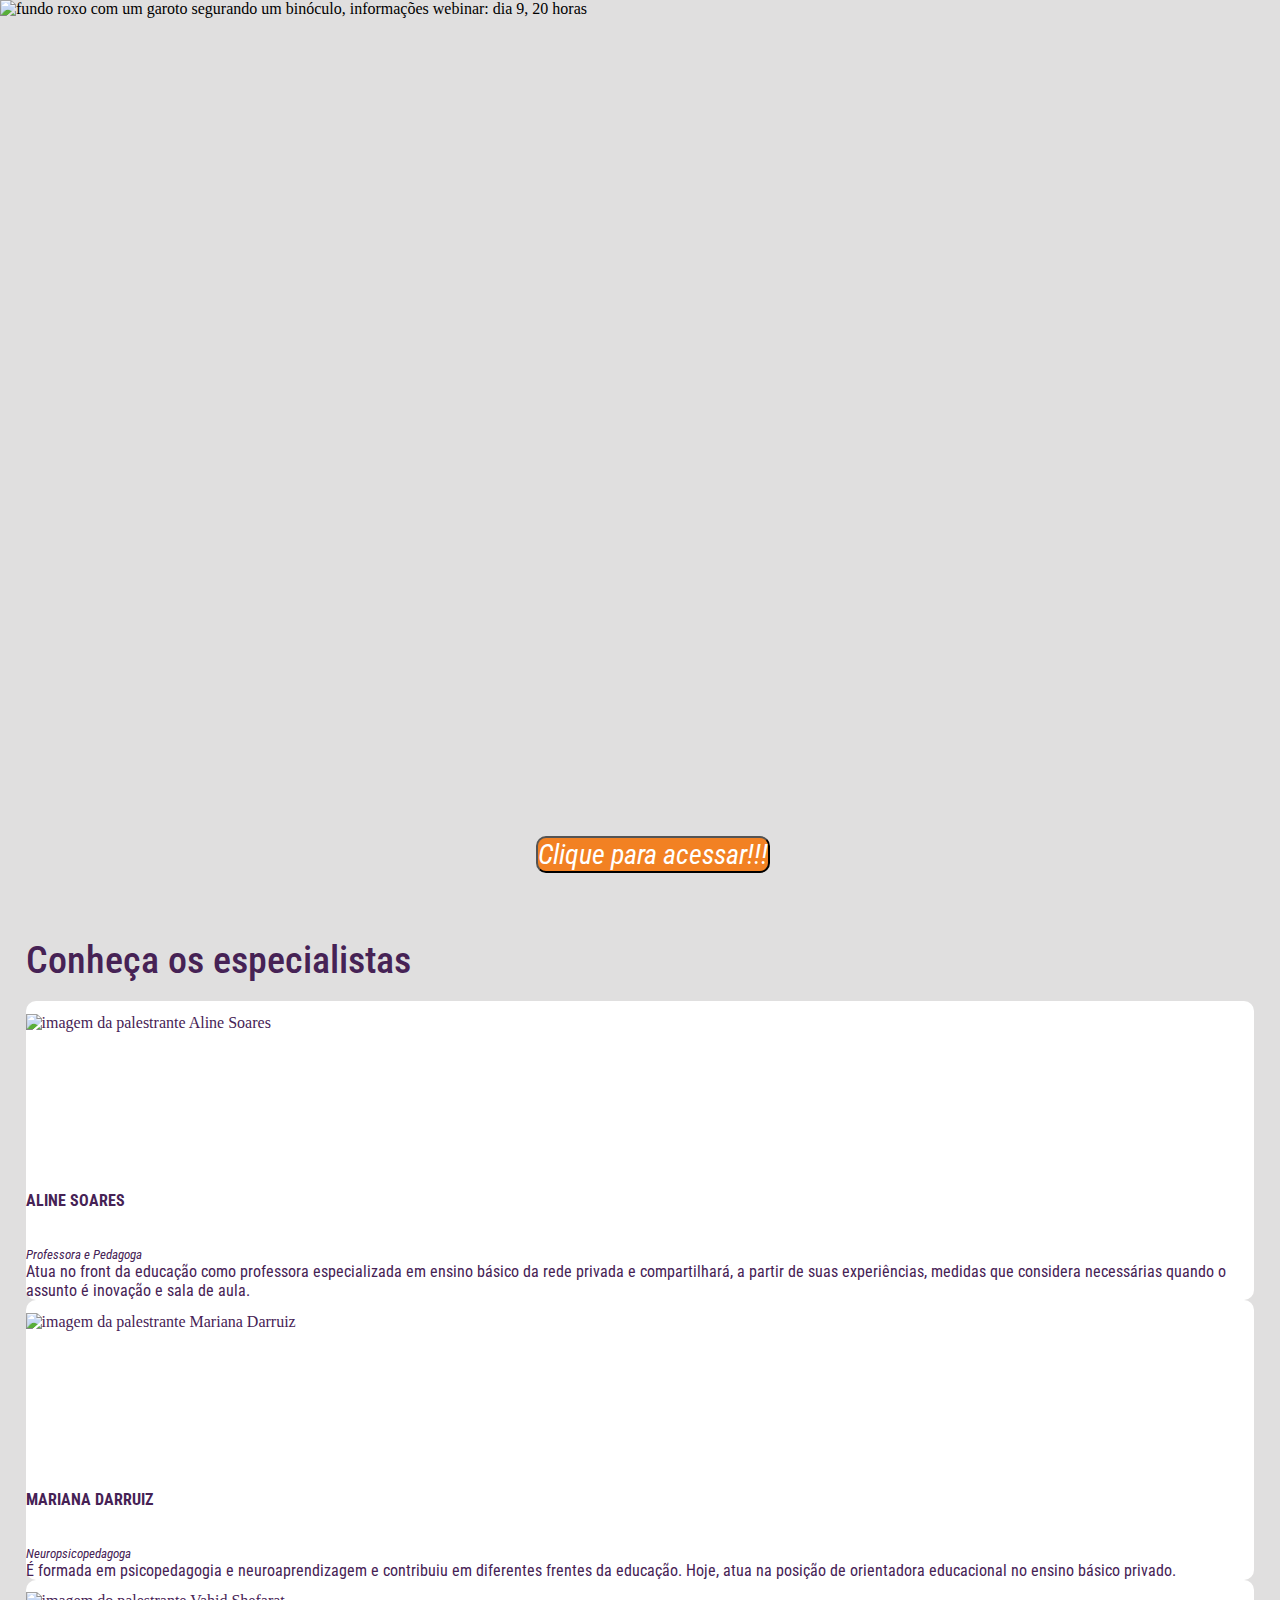
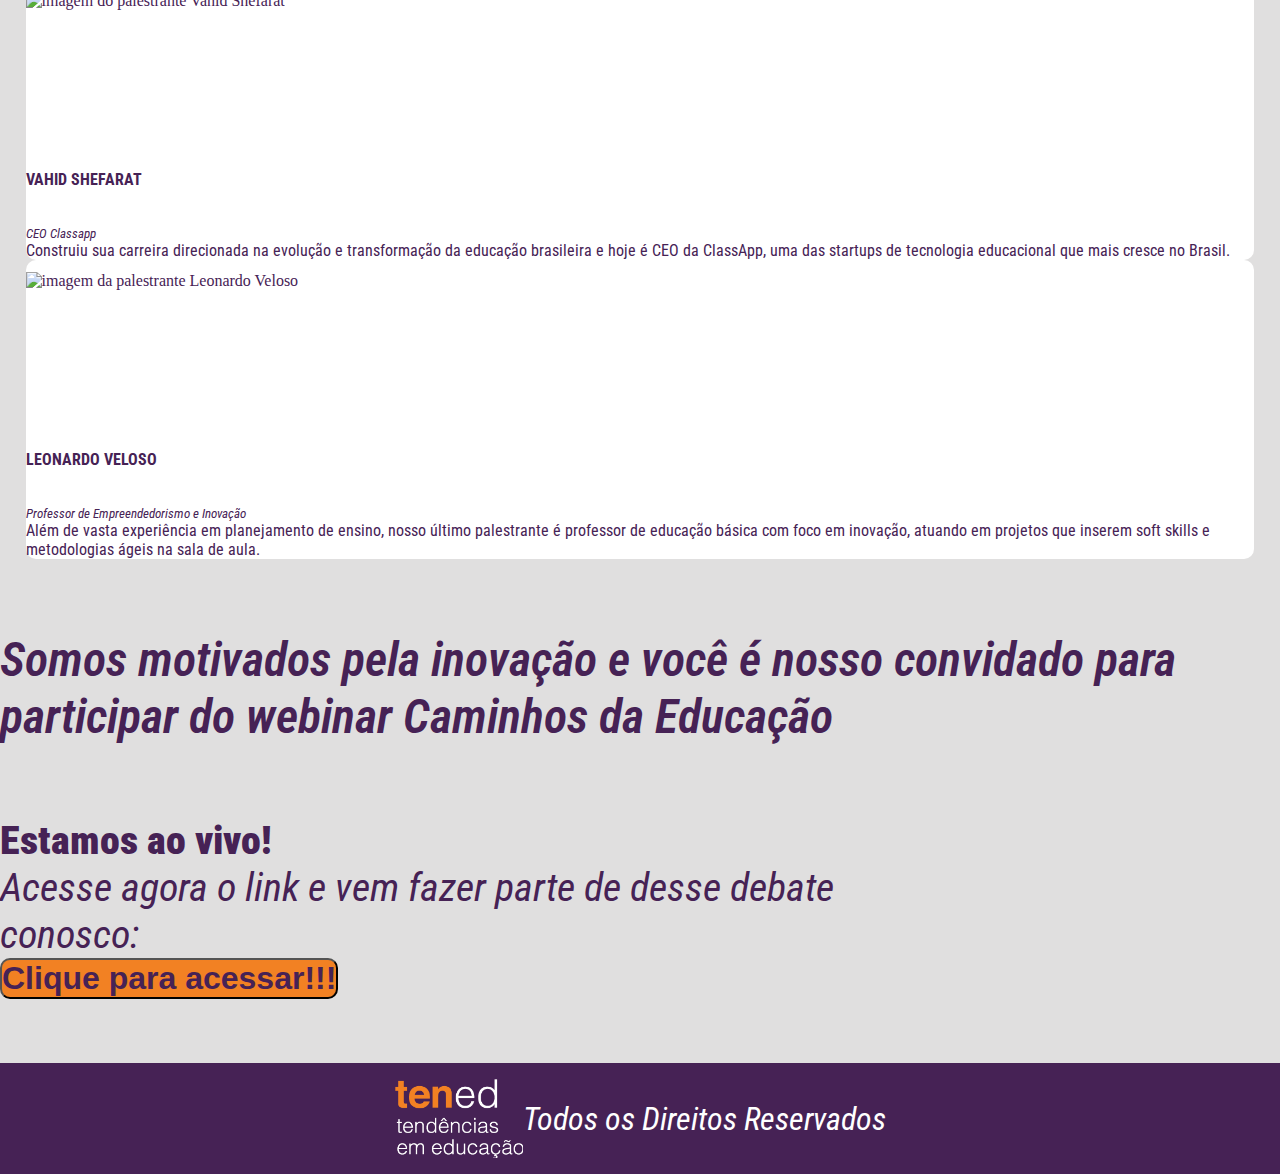
==== commit deaa7660: "link do webinar no ar" ====
--- a/index.html
+++ b/index.html
@@ -41,13 +41,9 @@
     </head>
     <body>
         
-        <section class="container-sm|md|lg|xl container-fluid" id="section1">
-            <!--BANNER TOPO--><img src="images/bannerLanding.jpg" class="img-fluid" id="bannerTopo" alt="banner com botão de redirecionamento">
-            <button id="botaoTopo" class="btn d-block" onclick="redirectTo()">Quero Participar</button>
-        </section>
-        
         <section class="container-sm|md|lg|xl container-fluid" id="section2">
             <!--BANNER WEBINAR--><img src="images/Landing.jpg" id="bannerWebinar" class="img-fluid" alt="fundo roxo com um garoto segurando um binóculo, informações webinar: dia 9, 20 horas">
+            <button id="botaoTopo" class="btn d-block" onclick="redirectTo()">Clique para acessar!!!</button>
         </section>
 
         <section class="container-sm|md|lg|xl container-fluid mx-auto" id="section3">
@@ -62,7 +58,6 @@
                     <h5 class="cargo d-block mx-auto">Professora e Pedagoga</h5>
                     <p class="sobre d-block mx-auto">Atua no front da educação como professora especializada em ensino básico da rede privada e compartilhará, a partir de suas experiências, medidas que considera necessárias quando o assunto é inovação e sala de aula.</p>
                 </div>
-<<<<<<< HEAD
                 
                 <div class="col-md-2 d-block mx-auto participantes text-center">
                     <!--FOTO MARIANA--><img alt="imagem da palestrante Mariana Darruiz" class="fotoPart img-fluid" src="images/Mariana.png">
@@ -76,21 +71,6 @@
                     <h4 class="nomes d-block mx-auto">Vahid Shefarat</h4>
                     <h5 class="cargo d-block mx-auto">CEO Classapp</h5>
                     <p class="sobre d-block mx-auto">Construiu sua carreira direcionada na evolução e transformação da educação brasileira e hoje é CEO da ClassApp, uma das startups de tecnologia educacional que mais cresce no Brasil.</p>
-=======
-                <div class="col-md-4" id="bglinha">
-                    <div id="quadrado">
-                        <!--FOTO JOHN--><img alt="foto do colaborador John Lemos" src="images/john.jpg" alt="Avatar" id="imagemavatar">
-                        <h2 id="avatar1">John Lennon</h2>
-                        <h3 id="txtavatar1">Inovação e Meio Ambiente</h3>
-                    </div>
-                </div>
-                <div class="col-md-4" id="bglinha">
-                    <div id="quadrado">
-                        <!--FOTO LUIZ--><img alt="foto do colaborador Luiz Soares" src="images/Luiz-Otávio.jpeg" alt="Avatar" id="imagemavatar">
-                        <h2 id="avatar1">Luiz Otávio Nhimi</h2>
-                        <h3 id="txtavatar1">Facilitação e Experiência</h3>
-                    </div>
->>>>>>> c32d522611d44f89d2b00bc635a3e2d7ba587bc9
                 </div>
                 
                 <div class="col-md-2 d-block mx-auto participantes text-center">
@@ -106,10 +86,9 @@
         <section class="container-sm|md|lg|xl container-fluid mx-auto text-center" id="section4">
             <h3 id="somos">Somos motivados pela inovação e você é nosso 
             convidado para participar do webinar Caminhos da Educação</h3>
-        </section>
-
-        <section class="container-sm|md|lg|xl container-fluid mx-auto d-block text-center" id="section4">
-            <iframe title="Formulário de inscrição" id="formulario" width="300px" height="560px" class="col-md-12" src="https://cdn.forms-content.sg-form.com/12ce0a5f-c0b1-11ea-9cd4-12d2b2ca1287"></iframe>
+            <h3 id="estamos" class="mx-auto d-block text-center">Estamos ao vivo!</h3>
+            <h3 id="acesse" class="mx-auto d-block text-center">Acesse agora o link e vem fazer parte de desse debate conosco:</h3>
+            <button id="botaoRedirect" class="btn d-block mx-auto d-block text-center" onclick="redirectTo()">Clique para acessar!!!</button>
         </section>
 
         <footer class="container-sm|md|lg|xl container-fluid row mx-auto text-center" id="footer">
--- a/css/estilo.css
+++ b/css/estilo.css
@@ -0,0 +1,330 @@
+*{
+    padding: 0;
+    margin: 0;
+}
+
+body{
+    max-width: 1920px;
+    width: 100%;
+    height: auto;
+    background: #e0dfdf;
+}
+
+#section2{
+    width: 100%;
+    height: auto;
+    display: flex;
+    justify-content: center;
+    align-items: flex-end;
+    padding: 0;
+    height: 10.8em;
+}
+
+#bannerWebinar{
+    max-width: 1920px;
+    width: 100%;
+    position: absolute;
+    top: 0;
+    left: 0;
+
+}
+
+#botaoTopo{
+    position: relative;
+    font-size: 2.2vw;
+    background: #F28123;
+    font-weight: 400;
+    font-style: oblique;
+    font-family: 'Roboto Condensed', sans-serif;
+    border-radius: 2vw;
+    max-height: 25px;
+    margin-left: 2vw;
+    color: #ffffff;
+}
+
+#section3{
+    padding: 0;
+    padding-top: 1vh;
+    margin-right: 2%;
+    margin-left: 2%;
+}
+
+.subsections{
+    border-radius: 10px;
+    padding: 0;
+}
+
+.h3{
+    font-family: 'Roboto Condensed', sans-serif;
+    font-weight: 500;
+    font-stretch: condensed;
+    text-align: left;
+    font-size: 2em;
+    padding-top: 0.5em;
+    padding-bottom: 0.5em;
+    color: #462255;
+}
+
+.participantes{
+    padding-top: 5%;
+    background: #ffffff;
+    width: 60%;
+    border-radius: 10px;
+    margin-top: 4%;
+    color: #462255;
+}
+
+.nomes{
+    padding-top: 10%;
+    padding-bottom: 3%;
+    font-family: 'Roboto Condensed', sans-serif;
+    font-weight: bold;
+    text-transform: uppercase;
+}
+
+.cargo{
+    font-family: 'Roboto Condensed', sans-serif;
+    font-weight: 400;
+    font-style: oblique;
+}
+
+.sobre{
+    font-family: 'Roboto Condensed', sans-serif;
+}
+
+#somos{
+    padding-top: 2em;
+    font-family: 'Roboto Condensed', sans-serif;
+    font-weight: 600;
+    font-style: oblique;
+    font-size: 2em;
+    color: #462255;
+}
+
+#section4{
+    padding-bottom: 4em;
+}
+
+/* Pop up */ 
+
+.sad-news-container {
+    width: 100%;
+    height: 100%; 
+    position: fixed;
+    top: 0px;
+    left: 0px;
+    z-index: 2000;
+    display: none;
+    justify-content: center;
+    align-items: center;
+    background-image: url(../images/bg-popup-desktop-roxo-1440x1024px.jpg) no-repeat;
+}
+
+.container-news {
+    width: 100%;
+    height: 100%;
+}
+
+.img-logo {
+    width: 130px;
+}
+
+.titulo1Pop {
+    font-family: 'Roboto Condensed', sans-serif;
+    font-style: normal;
+    font-weight: 900;
+    color: #462255;
+    font-size: 250%;
+    width: 70%;
+}
+
+#titulo2Pop {
+    font-family: 'Roboto Condensed', sans-serif;
+    font-style: normal;
+    font-weight: normal;
+    color: #462255;
+    font-size: 140%;
+    width: 70%;
+}
+
+#botao{
+    font-family: 'Roboto Condensed', sans-serif;
+    font-style: normal;
+    text-transform: uppercase;
+    position: relative;
+    overflow-x: auto;
+    background: #ffffff;
+    color: #462255;
+    font-weight: 700;
+    font-size: 100%;
+    margin-top: 5%;
+}
+
+#tempoRestante {
+    font-family: 'Roboto Condensed', sans-serif;
+    font-style: normal;
+    font-weight: 900;
+    color: #462255;
+    font-size: 130%;
+}
+
+.nomesContador {
+    display: block;
+    background: white;
+    padding-top: 10%;
+    height: auto;
+    text-align: center;
+    border-radius: 10%;
+    width: 100%;
+    padding-bottom: 10%;
+    font-family: 'Roboto Condensed', sans-serif;
+    font-size: 160%;
+    color: #462255;
+    font-weight: 900;
+}
+
+.textoContador {
+    font-family: 'Roboto Condensed', sans-serif;
+    color: #462255;
+    font-size: 100%;
+    padding-left: 20%;
+    font-weight: 700;
+}
+
+/*FIM POP UP*/
+#footer{
+    display: flex;
+    justify-content: center;
+    align-items: center;
+    background: #462255;
+    padding-top: 1em;
+    padding-bottom: 1em;
+}
+
+#logoFooter{
+    width: 30%;
+}
+
+#direitos{
+    font-family: 'Roboto Condensed', sans-serif;
+    font-weight: 400;
+    font-style: italic;
+    font-size: 1em;
+    color: #ffffff;
+}
+
+#estamos {
+    font-family: 'Roboto Condensed', sans-serif;
+    font-style: normal;
+    font-weight: 900;
+    color: #462255;
+    font-size: 250%;
+    width: 70%;
+}
+
+#acesse {
+    font-family: 'Roboto Condensed', sans-serif;
+    font-style: oblique;
+    font-weight: 400;
+    color: #462255;
+    font-size: 250%;
+    width: 70%;
+}
+
+#botaoRedirect {
+    background: #F28123;
+    color: #462255;
+    font-weight: bold;
+    font-size: 1.5em;
+    border-radius: 10px;
+    font-style: normal;
+}
+
+@media (max-width: 540px) {
+    #section2{
+        height: 24vh;
+    }
+}
+
+
+@media (min-width: 720px) {
+    #botaoTopo{
+        max-height: 70px;
+        border-radius: 10px;
+        margin-top: 2%;
+    }
+
+    #section2{
+        height: 97vh;
+    }
+
+    #section3{
+        padding-top: 5vh;
+    }
+
+    .fotoPart{
+        width: 100%;
+        padding-bottom: 3%;
+    }
+
+    .h3{
+        font-size: 3vw;
+    }
+
+    .participantes{
+        padding-top: 1%;
+        width: 100%;
+        margin-top: 0%;
+        
+    }
+
+    #somos{
+        padding-top: 1.5em;
+        padding-bottom: 1.5em;
+        font-size: 3em;
+    }
+
+    .nomesContador {
+        width: 60%;
+        font-size: 230%;
+    }
+    
+    .textoContador {
+        font-size: 160%;
+    }
+
+    .titulo1Pop{
+        font-size: 260%;
+    }
+
+    #titulo2Pop{
+        font-size: 150%;
+        font-weight: normal;
+        width: 40%;
+        overflow-wrap: break-word;
+    }
+
+    #tempoRestante {
+        font-size: 160%;
+        font-weight: 900;
+    }
+
+    #button {
+        font-size: 28px;
+        margin-top: 48px;
+        width: 30%;
+    }
+    
+    #logoFooter{
+        width: 10%;
+    }
+
+    #direitos {
+        font-size: 2em;
+    }
+
+    #botaoRedirect {
+        font-size: 2em;
+    }
+    
+} --- a/css/estilo.css
+++ b/css/estilo.css
@@ -0,0 +1,330 @@
+*{
+    padding: 0;
+    margin: 0;
+}
+
+body{
+    max-width: 1920px;
+    width: 100%;
+    height: auto;
+    background: #e0dfdf;
+}
+
+#section2{
+    width: 100%;
+    height: auto;
+    display: flex;
+    justify-content: center;
+    align-items: flex-end;
+    padding: 0;
+    height: 10.8em;
+}
+
+#bannerWebinar{
+    max-width: 1920px;
+    width: 100%;
+    position: absolute;
+    top: 0;
+    left: 0;
+
+}
+
+#botaoTopo{
+    position: relative;
+    font-size: 2.2vw;
+    background: #F28123;
+    font-weight: 400;
+    font-style: oblique;
+    font-family: 'Roboto Condensed', sans-serif;
+    border-radius: 2vw;
+    max-height: 25px;
+    margin-left: 2vw;
+    color: #ffffff;
+}
+
+#section3{
+    padding: 0;
+    padding-top: 1vh;
+    margin-right: 2%;
+    margin-left: 2%;
+}
+
+.subsections{
+    border-radius: 10px;
+    padding: 0;
+}
+
+.h3{
+    font-family: 'Roboto Condensed', sans-serif;
+    font-weight: 500;
+    font-stretch: condensed;
+    text-align: left;
+    font-size: 2em;
+    padding-top: 0.5em;
+    padding-bottom: 0.5em;
+    color: #462255;
+}
+
+.participantes{
+    padding-top: 5%;
+    background: #ffffff;
+    width: 60%;
+    border-radius: 10px;
+    margin-top: 4%;
+    color: #462255;
+}
+
+.nomes{
+    padding-top: 10%;
+    padding-bottom: 3%;
+    font-family: 'Roboto Condensed', sans-serif;
+    font-weight: bold;
+    text-transform: uppercase;
+}
+
+.cargo{
+    font-family: 'Roboto Condensed', sans-serif;
+    font-weight: 400;
+    font-style: oblique;
+}
+
+.sobre{
+    font-family: 'Roboto Condensed', sans-serif;
+}
+
+#somos{
+    padding-top: 2em;
+    font-family: 'Roboto Condensed', sans-serif;
+    font-weight: 600;
+    font-style: oblique;
+    font-size: 2em;
+    color: #462255;
+}
+
+#section4{
+    padding-bottom: 4em;
+}
+
+/* Pop up */ 
+
+.sad-news-container {
+    width: 100%;
+    height: 100%; 
+    position: fixed;
+    top: 0px;
+    left: 0px;
+    z-index: 2000;
+    display: none;
+    justify-content: center;
+    align-items: center;
+    background-image: url(../images/bg-popup-desktop-roxo-1440x1024px.jpg) no-repeat;
+}
+
+.container-news {
+    width: 100%;
+    height: 100%;
+}
+
+.img-logo {
+    width: 130px;
+}
+
+.titulo1Pop {
+    font-family: 'Roboto Condensed', sans-serif;
+    font-style: normal;
+    font-weight: 900;
+    color: #462255;
+    font-size: 250%;
+    width: 70%;
+}
+
+#titulo2Pop {
+    font-family: 'Roboto Condensed', sans-serif;
+    font-style: normal;
+    font-weight: normal;
+    color: #462255;
+    font-size: 140%;
+    width: 70%;
+}
+
+#botao{
+    font-family: 'Roboto Condensed', sans-serif;
+    font-style: normal;
+    text-transform: uppercase;
+    position: relative;
+    overflow-x: auto;
+    background: #ffffff;
+    color: #462255;
+    font-weight: 700;
+    font-size: 100%;
+    margin-top: 5%;
+}
+
+#tempoRestante {
+    font-family: 'Roboto Condensed', sans-serif;
+    font-style: normal;
+    font-weight: 900;
+    color: #462255;
+    font-size: 130%;
+}
+
+.nomesContador {
+    display: block;
+    background: white;
+    padding-top: 10%;
+    height: auto;
+    text-align: center;
+    border-radius: 10%;
+    width: 100%;
+    padding-bottom: 10%;
+    font-family: 'Roboto Condensed', sans-serif;
+    font-size: 160%;
+    color: #462255;
+    font-weight: 900;
+}
+
+.textoContador {
+    font-family: 'Roboto Condensed', sans-serif;
+    color: #462255;
+    font-size: 100%;
+    padding-left: 20%;
+    font-weight: 700;
+}
+
+/*FIM POP UP*/
+#footer{
+    display: flex;
+    justify-content: center;
+    align-items: center;
+    background: #462255;
+    padding-top: 1em;
+    padding-bottom: 1em;
+}
+
+#logoFooter{
+    width: 30%;
+}
+
+#direitos{
+    font-family: 'Roboto Condensed', sans-serif;
+    font-weight: 400;
+    font-style: italic;
+    font-size: 1em;
+    color: #ffffff;
+}
+
+#estamos {
+    font-family: 'Roboto Condensed', sans-serif;
+    font-style: normal;
+    font-weight: 900;
+    color: #462255;
+    font-size: 250%;
+    width: 70%;
+}
+
+#acesse {
+    font-family: 'Roboto Condensed', sans-serif;
+    font-style: oblique;
+    font-weight: 400;
+    color: #462255;
+    font-size: 250%;
+    width: 70%;
+}
+
+#botaoRedirect {
+    background: #F28123;
+    color: #462255;
+    font-weight: bold;
+    font-size: 1.5em;
+    border-radius: 10px;
+    font-style: normal;
+}
+
+@media (max-width: 540px) {
+    #section2{
+        height: 24vh;
+    }
+}
+
+
+@media (min-width: 720px) {
+    #botaoTopo{
+        max-height: 70px;
+        border-radius: 10px;
+        margin-top: 2%;
+    }
+
+    #section2{
+        height: 97vh;
+    }
+
+    #section3{
+        padding-top: 5vh;
+    }
+
+    .fotoPart{
+        width: 100%;
+        padding-bottom: 3%;
+    }
+
+    .h3{
+        font-size: 3vw;
+    }
+
+    .participantes{
+        padding-top: 1%;
+        width: 100%;
+        margin-top: 0%;
+        
+    }
+
+    #somos{
+        padding-top: 1.5em;
+        padding-bottom: 1.5em;
+        font-size: 3em;
+    }
+
+    .nomesContador {
+        width: 60%;
+        font-size: 230%;
+    }
+    
+    .textoContador {
+        font-size: 160%;
+    }
+
+    .titulo1Pop{
+        font-size: 260%;
+    }
+
+    #titulo2Pop{
+        font-size: 150%;
+        font-weight: normal;
+        width: 40%;
+        overflow-wrap: break-word;
+    }
+
+    #tempoRestante {
+        font-size: 160%;
+        font-weight: 900;
+    }
+
+    #button {
+        font-size: 28px;
+        margin-top: 48px;
+        width: 30%;
+    }
+    
+    #logoFooter{
+        width: 10%;
+    }
+
+    #direitos {
+        font-size: 2em;
+    }
+
+    #botaoRedirect {
+        font-size: 2em;
+    }
+    
+} 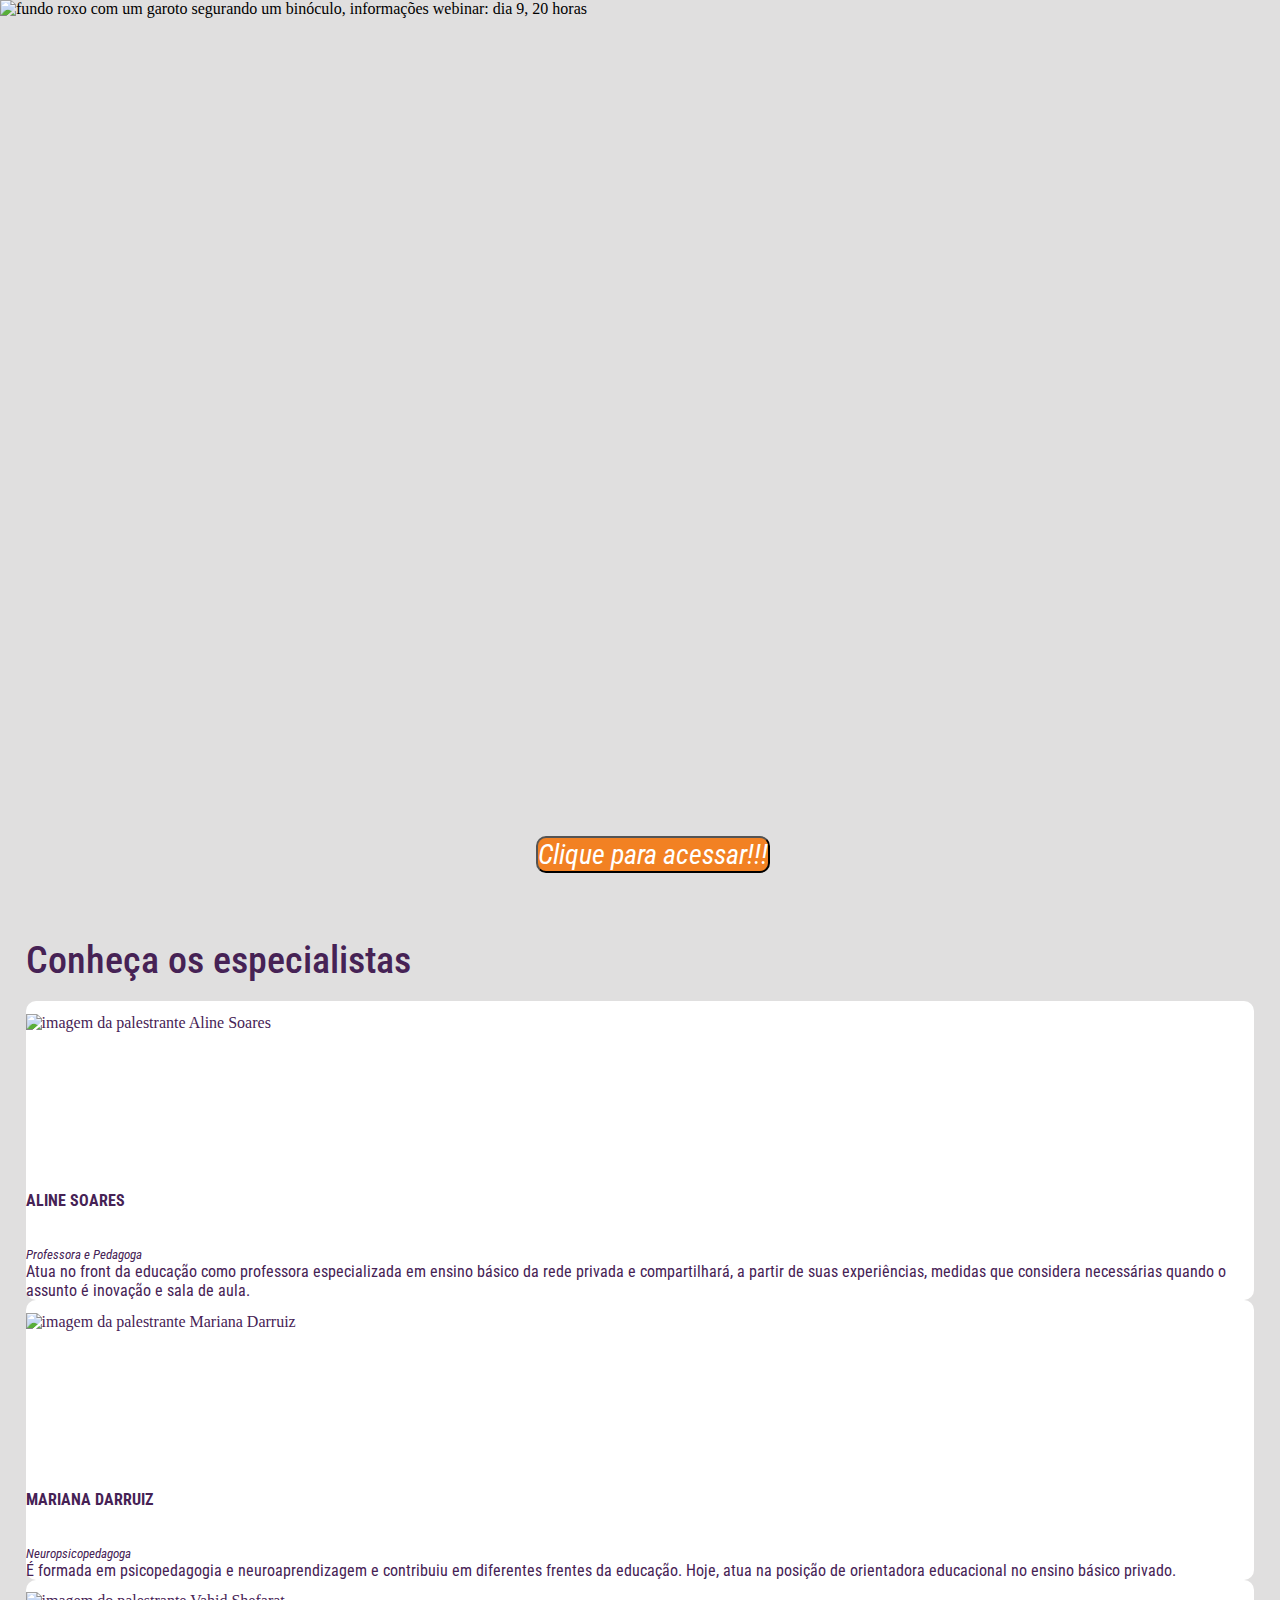
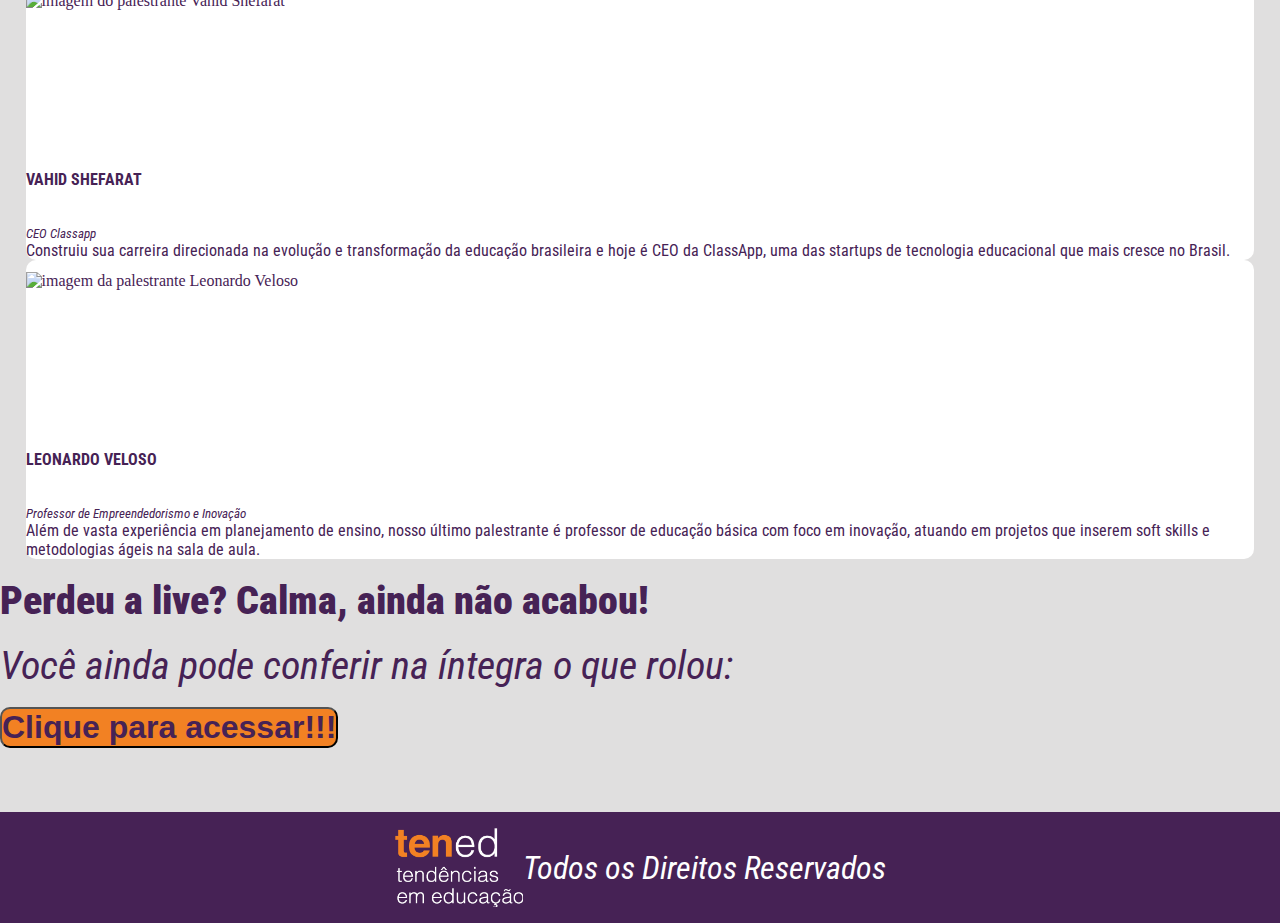
==== commit 93a85096: "atualização page pós live" ====
--- a/index.html
+++ b/index.html
@@ -84,10 +84,11 @@
         </section>
 
         <section class="container-sm|md|lg|xl container-fluid mx-auto text-center" id="section4">
-            <h3 id="somos">Somos motivados pela inovação e você é nosso 
-            convidado para participar do webinar Caminhos da Educação</h3>
-            <h3 id="estamos" class="mx-auto d-block text-center">Estamos ao vivo!</h3>
-            <h3 id="acesse" class="mx-auto d-block text-center">Acesse agora o link e vem fazer parte de desse debate conosco:</h3>
+            <br>
+            <h3 id="estamos" class="mx-auto d-block text-center">Perdeu a live? Calma, ainda não acabou!</h3>
+            <br>
+            <h3 id="acesse" class="mx-auto d-block text-center">Você ainda pode conferir na íntegra o que rolou:</h3>
+            <br>
             <button id="botaoRedirect" class="btn d-block mx-auto d-block text-center" onclick="redirectTo()">Clique para acessar!!!</button>
         </section>
 
@@ -96,7 +97,7 @@
             <h4 id="direitos">Todos os Direitos Reservados</h4> 
         </footer>
 
-        <!--POP UP EXIT INTENT-->
+        <!--POP UP EXIT INTENT
         <div id="sad-news" class="sad-news-container">
             <div class="container-news">
                 <img class="img-logo m-3" src="images/logo-tened-transp-roxo.png" alt="Logotipo Tened">
@@ -137,7 +138,7 @@
                 </div>
             </div>
         </div>
-        <!--FIM POP UP-->
+        FIM POP UP-->
 
 
     </body>
--- a/css/estilo.css
+++ b/css/estilo.css
@@ -12,12 +12,11 @@
 
 #section2{
     width: 100%;
-    height: auto;
     display: flex;
     justify-content: center;
     align-items: flex-end;
     padding: 0;
-    height: 10.8em;
+    height: 28vh;
 }
 
 #bannerWebinar{
@@ -117,7 +116,7 @@
     display: none;
     justify-content: center;
     align-items: center;
-    background-image: url(../images/bg-popup-desktop-roxo-1440x1024px.jpg) no-repeat;
+    background-image: url(../images/bg-popup-desktop-roxo-1440x1024px.jpg);
 }
 
 .container-news {
@@ -242,9 +241,11 @@
 
 @media (max-width: 540px) {
     #section2{
-        height: 24vh;
-    }
-}
+        height: 27vh;
+    }
+}
+
+
 
 
 @media (min-width: 720px) {
--- a/css/estilo.css
+++ b/css/estilo.css
@@ -12,12 +12,11 @@
 
 #section2{
     width: 100%;
-    height: auto;
     display: flex;
     justify-content: center;
     align-items: flex-end;
     padding: 0;
-    height: 10.8em;
+    height: 28vh;
 }
 
 #bannerWebinar{
@@ -117,7 +116,7 @@
     display: none;
     justify-content: center;
     align-items: center;
-    background-image: url(../images/bg-popup-desktop-roxo-1440x1024px.jpg) no-repeat;
+    background-image: url(../images/bg-popup-desktop-roxo-1440x1024px.jpg);
 }
 
 .container-news {
@@ -242,9 +241,11 @@
 
 @media (max-width: 540px) {
     #section2{
-        height: 24vh;
-    }
-}
+        height: 27vh;
+    }
+}
+
+
 
 
 @media (min-width: 720px) {
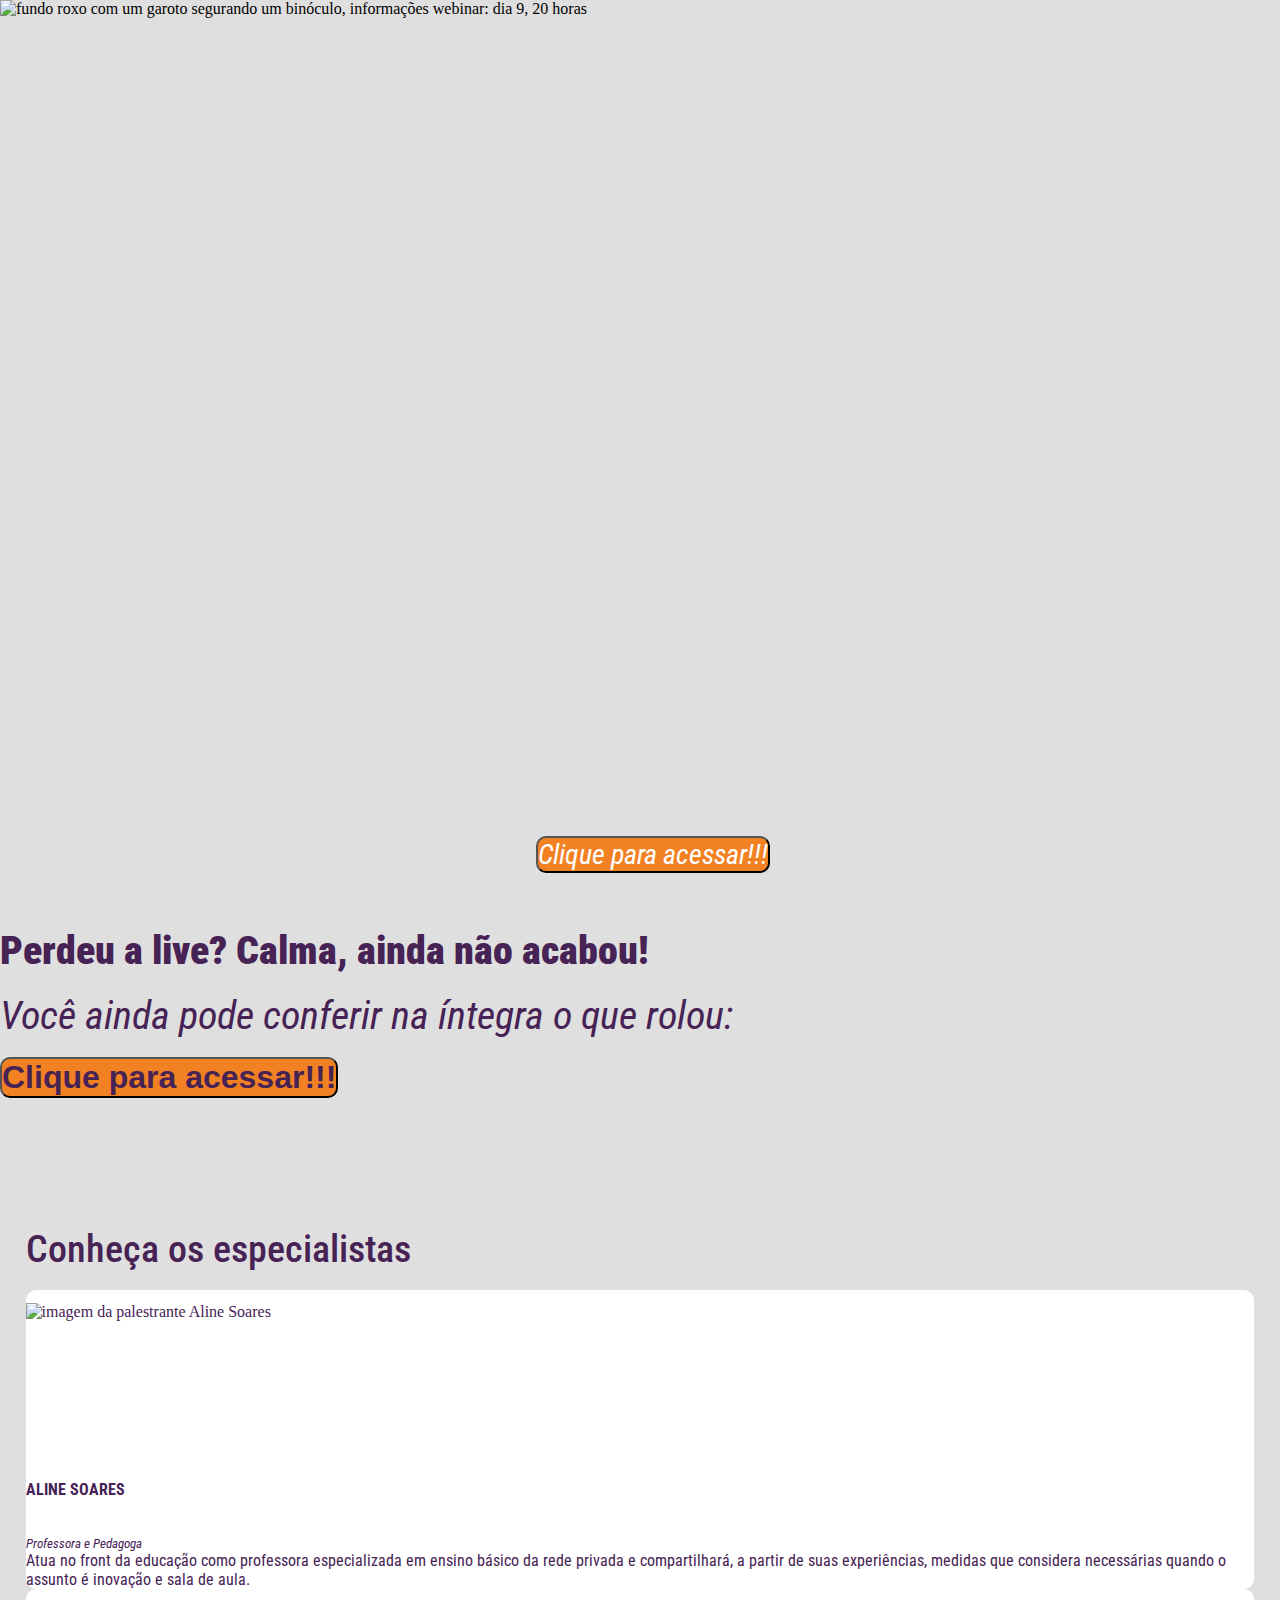
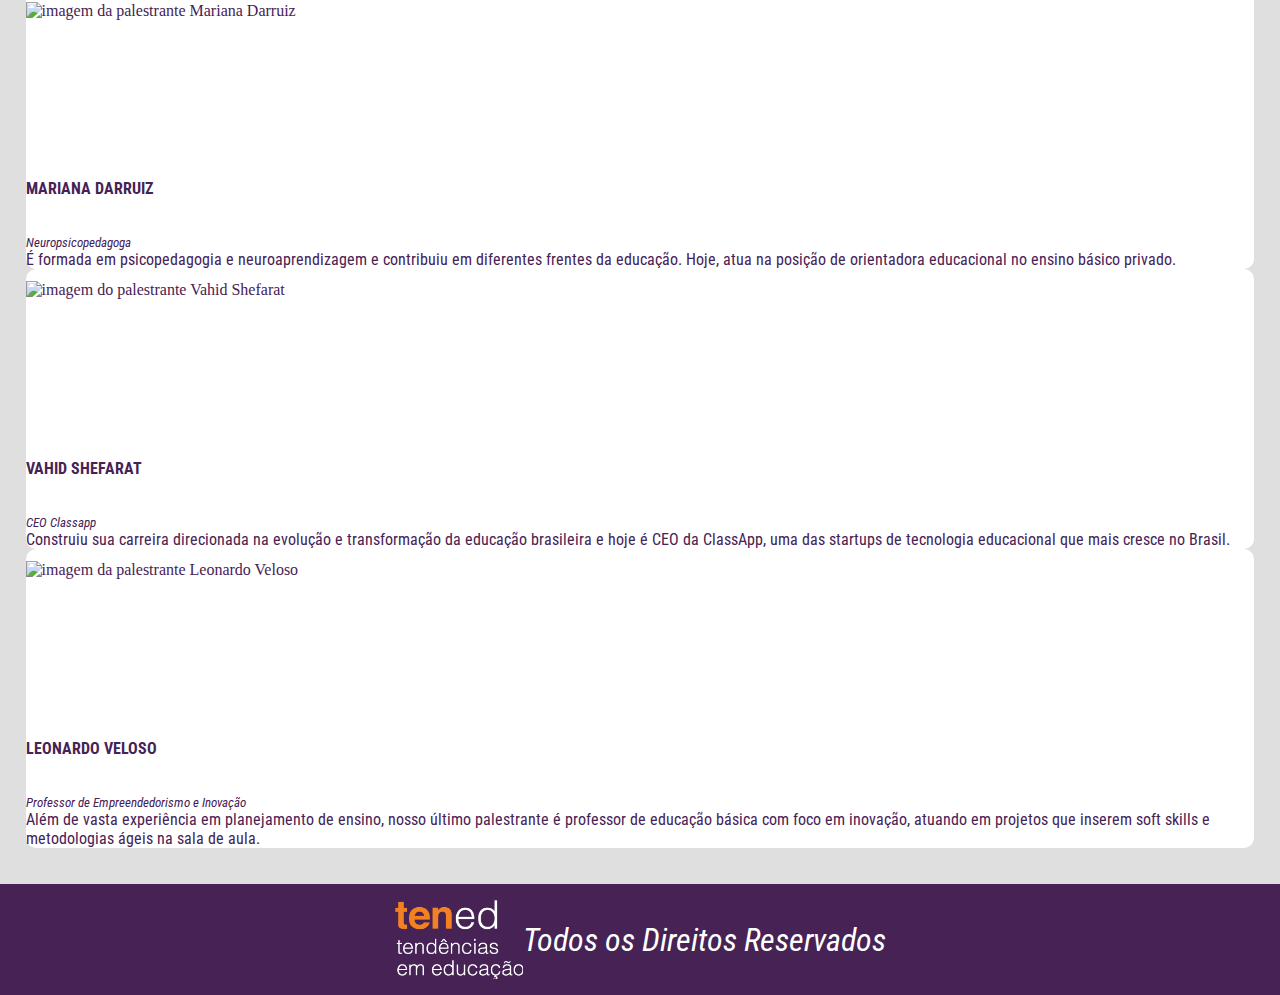
==== commit 7c2a2d09: "alteração da posição do texto" ====
--- a/index.html
+++ b/index.html
@@ -46,6 +46,17 @@
             <button id="botaoTopo" class="btn d-block" onclick="redirectTo()">Clique para acessar!!!</button>
         </section>
 
+        <br><br>
+
+        <section class="container-sm|md|lg|xl container-fluid mx-auto text-center" id="section4">
+            <br>
+            <h3 id="estamos" class="mx-auto d-block text-center">Perdeu a live? Calma, ainda não acabou!</h3>
+            <br>
+            <h3 id="acesse" class="mx-auto d-block text-center">Você ainda pode conferir na íntegra o que rolou:</h3>
+            <br>
+            <button id="botaoRedirect" class="btn d-block mx-auto d-block text-center" onclick="redirectTo()">Clique para acessar!!!</button>
+        </section>
+
         <section class="container-sm|md|lg|xl container-fluid mx-auto" id="section3">
             
             <div class="container-sm|md|lg|xl container-fluid subsections row mx-auto">
@@ -83,15 +94,7 @@
             </div>
         </section>
 
-        <section class="container-sm|md|lg|xl container-fluid mx-auto text-center" id="section4">
-            <br>
-            <h3 id="estamos" class="mx-auto d-block text-center">Perdeu a live? Calma, ainda não acabou!</h3>
-            <br>
-            <h3 id="acesse" class="mx-auto d-block text-center">Você ainda pode conferir na íntegra o que rolou:</h3>
-            <br>
-            <button id="botaoRedirect" class="btn d-block mx-auto d-block text-center" onclick="redirectTo()">Clique para acessar!!!</button>
-        </section>
-
+        <br><br>
         <footer class="container-sm|md|lg|xl container-fluid row mx-auto text-center" id="footer">
             <!--LOGO TENED--><img alt="Tened" id="logoFooter" class="img-fluid" src="images/logo-tened-branco-roxo.png">
             <h4 id="direitos">Todos os Direitos Reservados</h4> 
